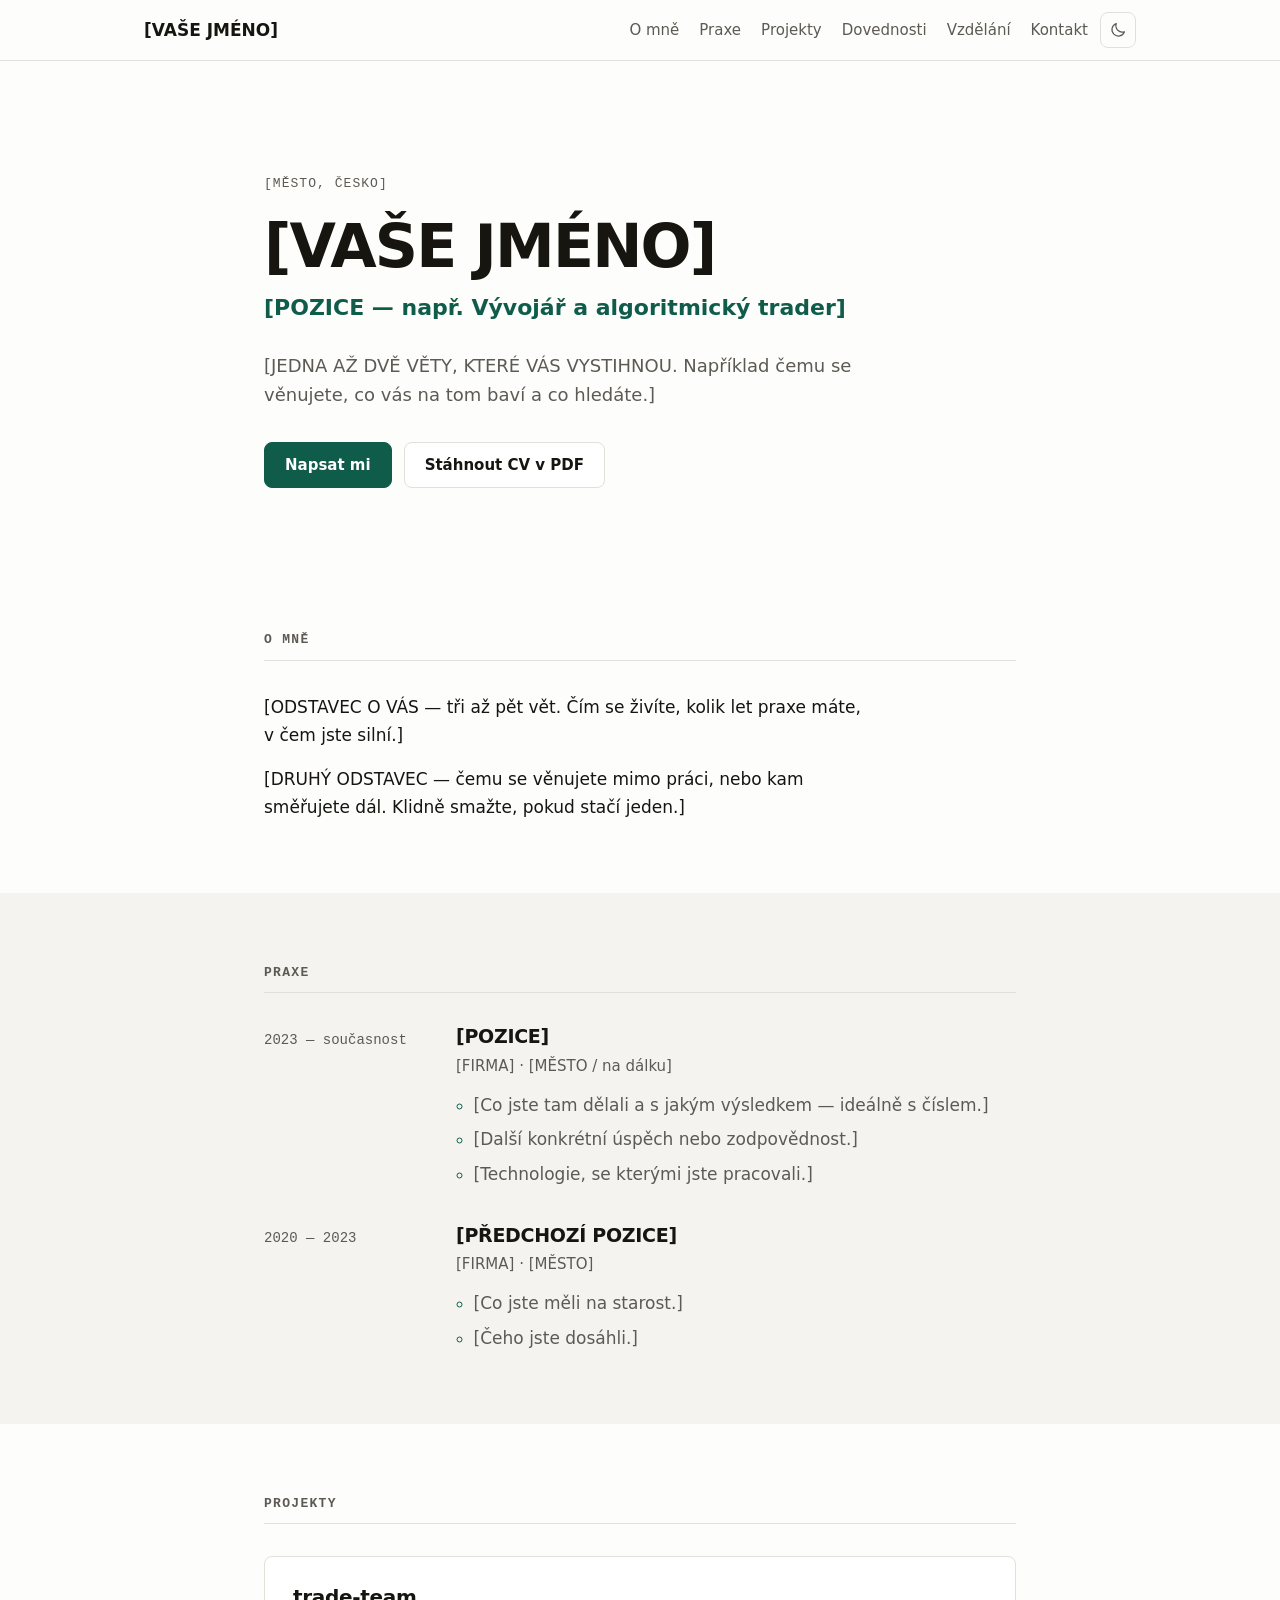
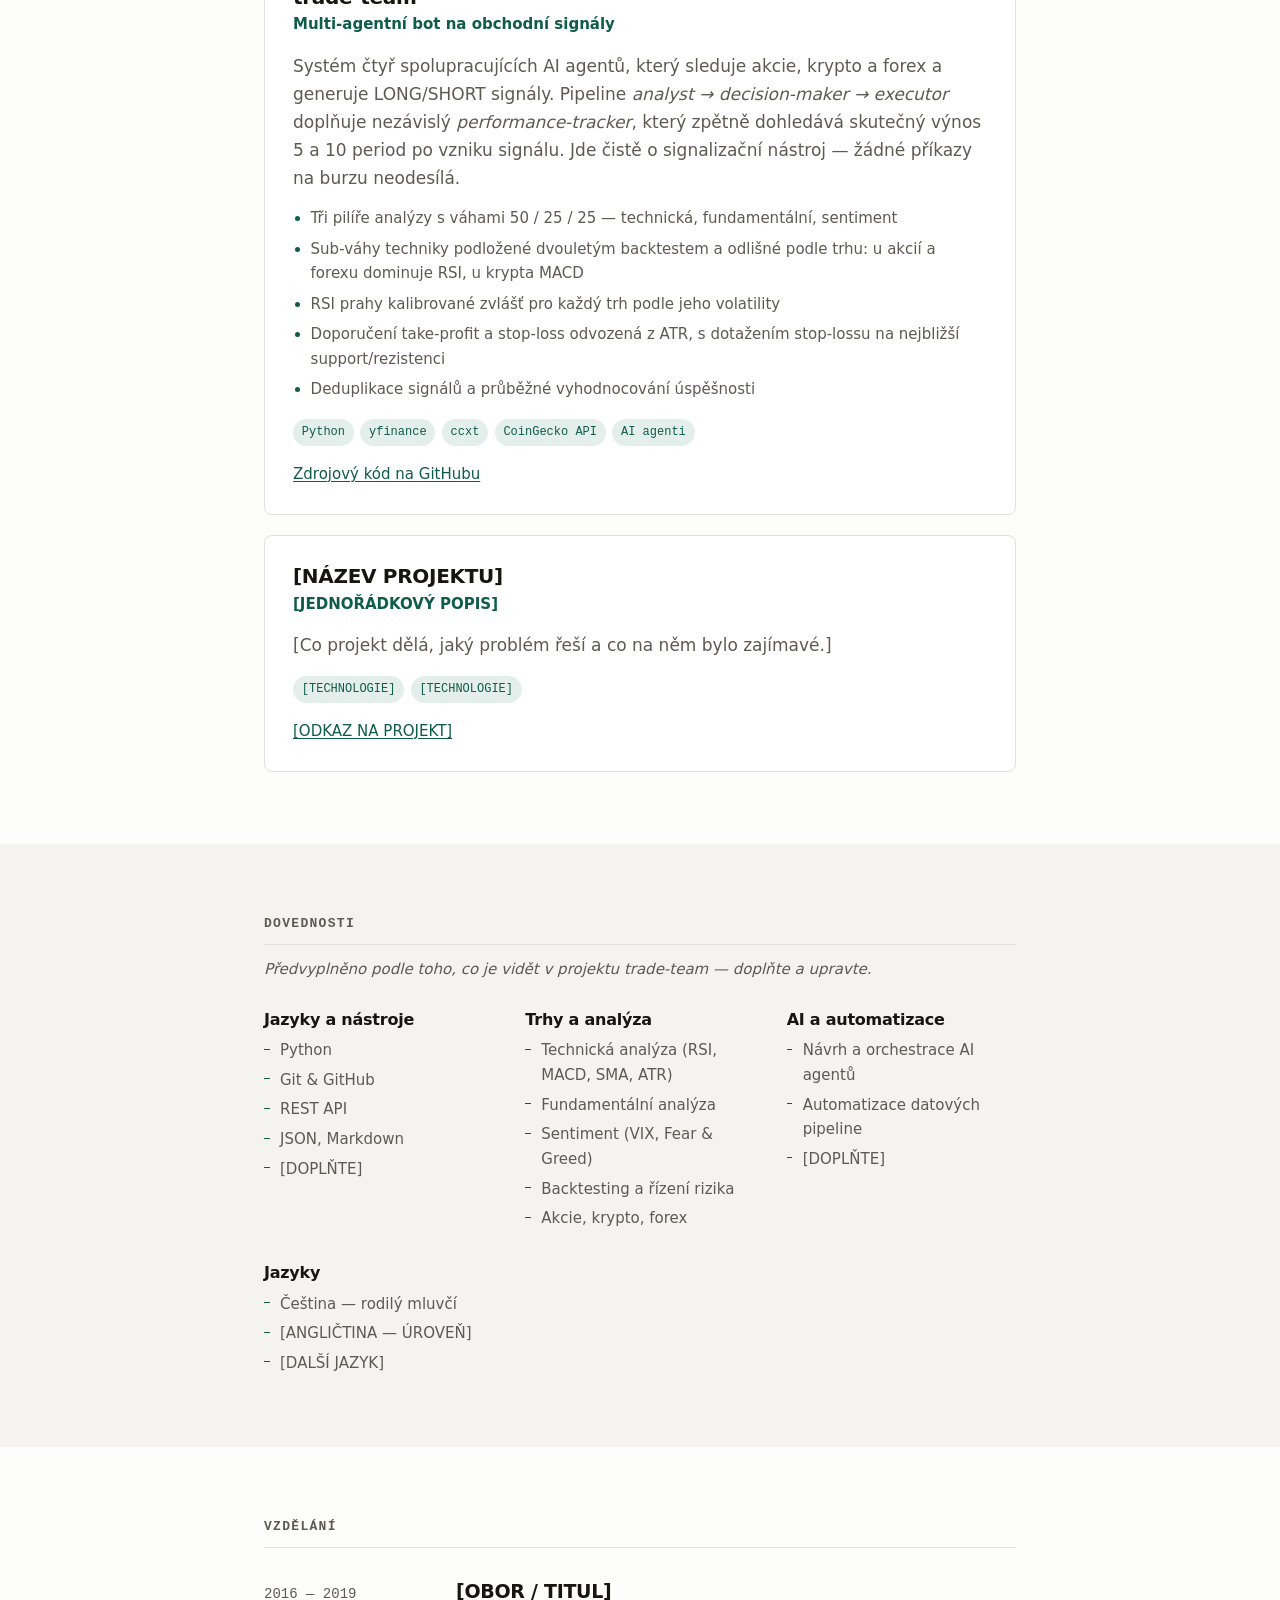
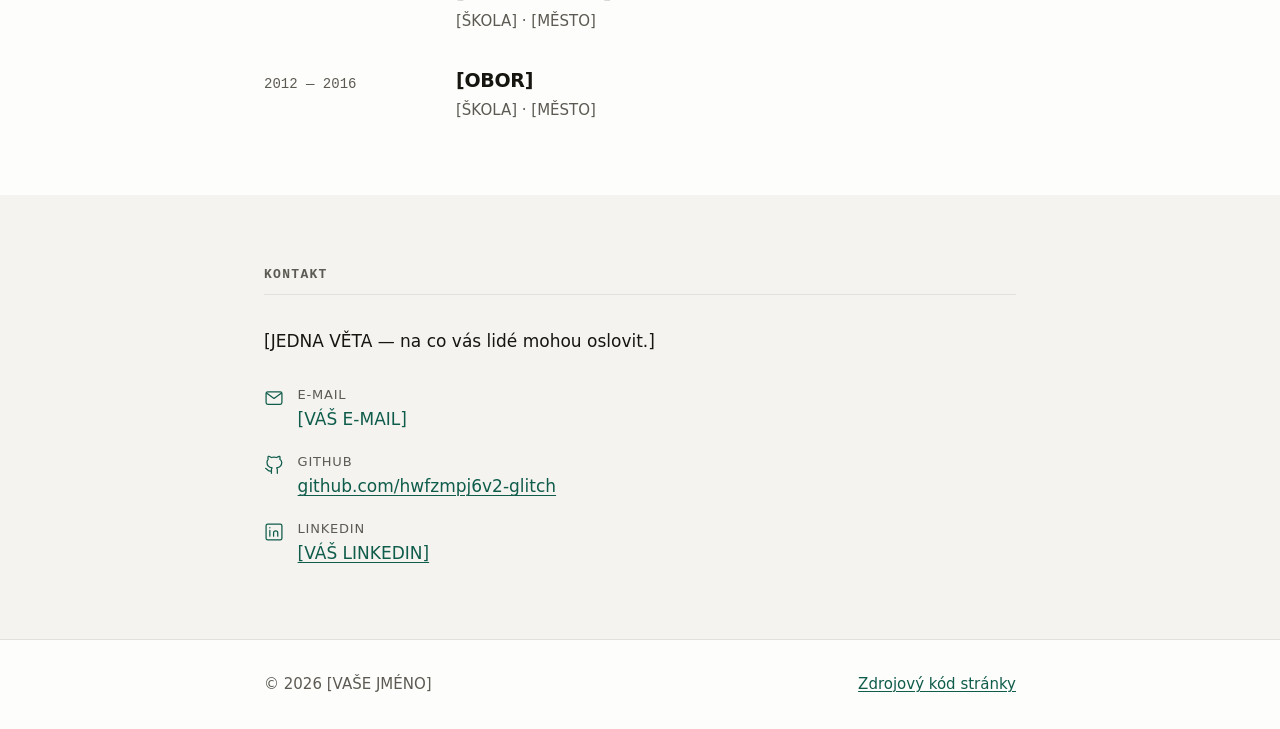
==== web/index.html @ 8c8f63b0 "Add personal CV website (static HTML/CSS/JS) Single-page Czech CV site with no build step and no ext" ====
<!doctype html>
<html lang="cs">
<head>
<meta charset="utf-8">
<meta name="viewport" content="width=device-width, initial-scale=1">

<title>[VAŠE JMÉNO] — [POZICE]</title>
<meta name="description" content="Osobní stránka a profesní životopis. [DOPLŇTE JEDNU VĚTU O SOBĚ — zobrazuje se ve výsledcích vyhledávání.]">
<meta name="author" content="[VAŠE JMÉNO]">

<meta property="og:type" content="profile">
<meta property="og:locale" content="cs_CZ">
<meta property="og:title" content="[VAŠE JMÉNO] — [POZICE]">
<meta property="og:description" content="Osobní stránka a profesní životopis.">
<meta name="twitter:card" content="summary">

<link rel="icon" href="assets/favicon.svg" type="image/svg+xml">
<link rel="stylesheet" href="css/style.css">

<script>
  // Motiv se nastavuje před vykreslením, aby stránka neproblikla světlou barvou.
  try {
    var t = localStorage.getItem('theme');
    if (t) document.documentElement.dataset.theme = t;
  } catch (e) {}
</script>
</head>

<body>
<a class="skip-link" href="#obsah">Přeskočit na obsah</a>

<header class="topbar">
  <nav class="topbar__inner" aria-label="Hlavní navigace">
    <a class="topbar__brand" href="#uvod">[VAŠE JMÉNO]</a>

    <button class="topbar__toggle" type="button" aria-expanded="false" aria-controls="menu">
      <span class="topbar__toggle-box" aria-hidden="true"></span>
      Menu
    </button>

    <ul class="topbar__menu" id="menu">
      <li><a href="#o-mne">O mně</a></li>
      <li><a href="#praxe">Praxe</a></li>
      <li><a href="#projekty">Projekty</a></li>
      <li><a href="#dovednosti">Dovednosti</a></li>
      <li><a href="#vzdelani">Vzdělání</a></li>
      <li><a href="#kontakt">Kontakt</a></li>
    </ul>

    <button class="theme-toggle" type="button" title="Přepnout světlý/tmavý režim">
      <span class="visually-hidden">Přepnout světlý nebo tmavý režim</span>
      <svg class="theme-toggle__sun" viewBox="0 0 24 24" aria-hidden="true" focusable="false">
        <circle cx="12" cy="12" r="4.5"/>
        <path d="M12 1.5v3M12 19.5v3M1.5 12h3M19.5 12h3M4.2 4.2l2.1 2.1M17.7 17.7l2.1 2.1M19.8 4.2l-2.1 2.1M6.3 17.7l-2.1 2.1"/>
      </svg>
      <svg class="theme-toggle__moon" viewBox="0 0 24 24" aria-hidden="true" focusable="false">
        <path d="M20.5 14.3A8.5 8.5 0 0 1 9.7 3.5a8.5 8.5 0 1 0 10.8 10.8z"/>
      </svg>
    </button>
  </nav>
</header>

<main id="obsah">

  <!-- ============ ÚVOD ============ -->
  <section class="hero" id="uvod">
    <div class="wrap">
      <p class="hero__eyebrow">[MĚSTO, ČESKO]</p>
      <h1 class="hero__name">[VAŠE JMÉNO]</h1>
      <p class="hero__role">[POZICE — např. Vývojář a algoritmický trader]</p>
      <p class="hero__lead">
        [JEDNA AŽ DVĚ VĚTY, KTERÉ VÁS VYSTIHNOU. Například čemu se věnujete,
        co vás na tom baví a co hledáte.]
      </p>
      <p class="hero__actions">
        <a class="btn btn--primary" href="#kontakt">Napsat mi</a>
        <a class="btn" href="assets/cv.pdf" download>Stáhnout CV v PDF</a>
      </p>
    </div>
  </section>

  <!-- ============ O MNĚ ============ -->
  <section class="section" id="o-mne">
    <div class="wrap">
      <h2 class="section__title">O mně</h2>
      <div class="prose">
        <p>
          [ODSTAVEC O VÁS — tři až pět vět. Čím se živíte, kolik let praxe máte,
          v čem jste silní.]
        </p>
        <p>
          [DRUHÝ ODSTAVEC — čemu se věnujete mimo práci, nebo kam směřujete dál.
          Klidně smažte, pokud stačí jeden.]
        </p>
      </div>
    </div>
  </section>

  <!-- ============ PRAXE ============ -->
  <section class="section section--alt" id="praxe">
    <div class="wrap">
      <h2 class="section__title">Praxe</h2>

      <ol class="timeline">
        <li class="timeline__item">
          <p class="timeline__period"><time datetime="2023">2023</time> — současnost</p>
          <h3 class="timeline__role">[POZICE]</h3>
          <p class="timeline__org">[FIRMA] · [MĚSTO / na dálku]</p>
          <ul class="timeline__points">
            <li>[Co jste tam dělali a s jakým výsledkem — ideálně s číslem.]</li>
            <li>[Další konkrétní úspěch nebo zodpovědnost.]</li>
            <li>[Technologie, se kterými jste pracovali.]</li>
          </ul>
        </li>

        <li class="timeline__item">
          <p class="timeline__period"><time datetime="2020">2020</time> — <time datetime="2023">2023</time></p>
          <h3 class="timeline__role">[PŘEDCHOZÍ POZICE]</h3>
          <p class="timeline__org">[FIRMA] · [MĚSTO]</p>
          <ul class="timeline__points">
            <li>[Co jste měli na starost.]</li>
            <li>[Čeho jste dosáhli.]</li>
          </ul>
        </li>

        <!-- Další pozici přidáte zkopírováním celého bloku <li class="timeline__item"> -->
      </ol>
    </div>
  </section>

  <!-- ============ PROJEKTY ============ -->
  <section class="section" id="projekty">
    <div class="wrap">
      <h2 class="section__title">Projekty</h2>

      <div class="cards">

        <article class="card">
          <h3 class="card__title">trade-team</h3>
          <p class="card__tagline">Multi-agentní bot na obchodní signály</p>
          <p class="card__text">
            Systém čtyř spolupracujících AI agentů, který sleduje akcie, krypto a forex
            a generuje LONG/SHORT signály. Pipeline <em>analyst → decision-maker →
            executor</em> doplňuje nezávislý <em>performance-tracker</em>, který zpětně
            dohledává skutečný výnos 5 a 10 period po vzniku signálu. Jde čistě
            o signalizační nástroj — žádné příkazy na burzu neodesílá.
          </p>
          <ul class="card__points">
            <li>Tři pilíře analýzy s váhami 50 / 25 / 25 — technická, fundamentální, sentiment</li>
            <li>Sub-váhy techniky podložené dvouletým backtestem a odlišné podle trhu:
              u akcií a forexu dominuje RSI, u krypta MACD</li>
            <li>RSI prahy kalibrované zvlášť pro každý trh podle jeho volatility</li>
            <li>Doporučení take-profit a stop-loss odvozená z ATR, s dotažením
              stop-lossu na nejbližší support/rezistenci</li>
            <li>Deduplikace signálů a průběžné vyhodnocování úspěšnosti</li>
          </ul>
          <p class="card__tags">
            <span class="tag">Python</span>
            <span class="tag">yfinance</span>
            <span class="tag">ccxt</span>
            <span class="tag">CoinGecko API</span>
            <span class="tag">AI agenti</span>
          </p>
          <p class="card__links">
            <a href="https://github.com/hwfzmpj6v2-glitch/trade-team">Zdrojový kód na GitHubu</a>
          </p>
        </article>

        <article class="card">
          <h3 class="card__title">[NÁZEV PROJEKTU]</h3>
          <p class="card__tagline">[JEDNOŘÁDKOVÝ POPIS]</p>
          <p class="card__text">
            [Co projekt dělá, jaký problém řeší a co na něm bylo zajímavé.]
          </p>
          <p class="card__tags">
            <span class="tag">[TECHNOLOGIE]</span>
            <span class="tag">[TECHNOLOGIE]</span>
          </p>
          <p class="card__links">
            <a href="#">[ODKAZ NA PROJEKT]</a>
          </p>
        </article>

      </div>
    </div>
  </section>

  <!-- ============ DOVEDNOSTI ============ -->
  <section class="section section--alt" id="dovednosti">
    <div class="wrap">
      <h2 class="section__title">Dovednosti</h2>
      <p class="section__note">
        Předvyplněno podle toho, co je vidět v projektu trade-team — doplňte a upravte.
      </p>

      <div class="skills">
        <div class="skills__group">
          <h3 class="skills__heading">Jazyky a nástroje</h3>
          <ul class="skills__list">
            <li>Python</li>
            <li>Git &amp; GitHub</li>
            <li>REST API</li>
            <li>JSON, Markdown</li>
            <li>[DOPLŇTE]</li>
          </ul>
        </div>

        <div class="skills__group">
          <h3 class="skills__heading">Trhy a analýza</h3>
          <ul class="skills__list">
            <li>Technická analýza (RSI, MACD, SMA, ATR)</li>
            <li>Fundamentální analýza</li>
            <li>Sentiment (VIX, Fear &amp; Greed)</li>
            <li>Backtesting a řízení rizika</li>
            <li>Akcie, krypto, forex</li>
          </ul>
        </div>

        <div class="skills__group">
          <h3 class="skills__heading">AI a automatizace</h3>
          <ul class="skills__list">
            <li>Návrh a orchestrace AI agentů</li>
            <li>Automatizace datových pipeline</li>
            <li>[DOPLŇTE]</li>
          </ul>
        </div>

        <div class="skills__group">
          <h3 class="skills__heading">Jazyky</h3>
          <ul class="skills__list">
            <li>Čeština — rodilý mluvčí</li>
            <li>[ANGLIČTINA — ÚROVEŇ]</li>
            <li>[DALŠÍ JAZYK]</li>
          </ul>
        </div>
      </div>
    </div>
  </section>

  <!-- ============ VZDĚLÁNÍ ============ -->
  <section class="section" id="vzdelani">
    <div class="wrap">
      <h2 class="section__title">Vzdělání</h2>

      <ol class="timeline">
        <li class="timeline__item">
          <p class="timeline__period"><time datetime="2016">2016</time> — <time datetime="2019">2019</time></p>
          <h3 class="timeline__role">[OBOR / TITUL]</h3>
          <p class="timeline__org">[ŠKOLA] · [MĚSTO]</p>
        </li>

        <li class="timeline__item">
          <p class="timeline__period"><time datetime="2012">2012</time> — <time datetime="2016">2016</time></p>
          <h3 class="timeline__role">[OBOR]</h3>
          <p class="timeline__org">[ŠKOLA] · [MĚSTO]</p>
        </li>
      </ol>
    </div>
  </section>

  <!-- ============ KONTAKT ============ -->
  <section class="section section--alt" id="kontakt">
    <div class="wrap">
      <h2 class="section__title">Kontakt</h2>
      <div class="prose">
        <p>[JEDNA VĚTA — na co vás lidé mohou oslovit.]</p>
      </div>

      <ul class="contact">
        <li class="contact__item">
          <svg class="contact__icon" viewBox="0 0 24 24" aria-hidden="true" focusable="false">
            <rect x="2.5" y="4.5" width="19" height="15" rx="2"/>
            <path d="m3 6 9 6.5L21 6"/>
          </svg>
          <span>
            <span class="contact__label">E-mail</span>
            <!-- Adresu doplňte do data-user a data-domain, ne do textu. JS ji složí
                 dohromady, takže ji roboti nevysbírají ze zdroje stránky. -->
            <a class="contact__value js-email" href="#" data-user="[VASE-JMENO]" data-domain="[DOMENA.CZ]">[VÁŠ E-MAIL]</a>
          </span>
        </li>

        <li class="contact__item">
          <svg class="contact__icon" viewBox="0 0 24 24" aria-hidden="true" focusable="false">
            <path d="M9 19c-5 1.5-5-2.5-7-3m14 6v-3.9a3.4 3.4 0 0 0-.9-2.6c3-.3 6.2-1.5 6.2-6.7A5.2 5.2 0 0 0 19 5.2a4.9 4.9 0 0 0-.1-3.6s-1.1-.3-3.6 1.4a12.3 12.3 0 0 0-6.6 0C6.2 1.3 5.1 1.6 5.1 1.6A4.9 4.9 0 0 0 5 5.2 5.2 5.2 0 0 0 3.6 8.8c0 5.2 3.2 6.4 6.2 6.7a3.4 3.4 0 0 0-.9 2.6V22"/>
          </svg>
          <span>
            <span class="contact__label">GitHub</span>
            <a class="contact__value" href="https://github.com/hwfzmpj6v2-glitch">github.com/hwfzmpj6v2-glitch</a>
          </span>
        </li>

        <li class="contact__item">
          <svg class="contact__icon" viewBox="0 0 24 24" aria-hidden="true" focusable="false">
            <rect x="2.5" y="2.5" width="19" height="19" rx="2"/>
            <path d="M7 10v7M7 6.8v.1M11.5 17v-4a2.5 2.5 0 0 1 5 0v4"/>
          </svg>
          <span>
            <span class="contact__label">LinkedIn</span>
            <a class="contact__value" href="[ODKAZ NA VÁŠ LINKEDIN]">[VÁŠ LINKEDIN]</a>
          </span>
        </li>
      </ul>
    </div>
  </section>

</main>

<footer class="footer">
  <div class="wrap footer__inner">
    <p>© <span class="js-year">2026</span> [VAŠE JMÉNO]</p>
    <p><a href="https://github.com/hwfzmpj6v2-glitch">Zdrojový kód stránky</a></p>
  </div>
</footer>

<script src="js/main.js"></script>
</body>
</html>
---- web/css/style.css ----
/* =========================================================================
   Osobní CV — styly
   Barvy jsou definované jako custom properties na :root, takže stačí změnit
   je na jednom místě. Akcentní barva je záměrně jediná.
   ========================================================================= */

:root {
  --bg:            #fdfdfc;
  --bg-alt:        #f4f3f0;
  --surface:       #ffffff;
  --text:          #16150f;
  --text-muted:    #5c5a52;
  --border:        #e2e0da;
  --accent:        #0f5c4a;
  --accent-soft:   #e4efeb;
  --accent-text:   #ffffff;
  --focus:         #0f5c4a;

  --font: system-ui, -apple-system, "Segoe UI", Roboto, "Helvetica Neue", Arial, sans-serif;
  --font-mono: ui-monospace, SFMono-Regular, "SF Mono", Menlo, Consolas, monospace;

  --wrap: 47rem;
  --radius: 0.5rem;
  --gap: clamp(1rem, 3vw, 2rem);
}

@media (prefers-color-scheme: dark) {
  :root:not([data-theme="light"]) {
    --bg:          #14140f;
    --bg-alt:      #1c1c17;
    --surface:     #1c1c17;
    --text:        #f2f1ea;
    --text-muted:  #a5a399;
    --border:      #33322b;
    --accent:      #6bc0a6;
    --accent-soft: #1e3630;
    --accent-text: #0c1a16;
    --focus:       #6bc0a6;
  }
}

:root[data-theme="dark"] {
  --bg:          #14140f;
  --bg-alt:      #1c1c17;
  --surface:     #1c1c17;
  --text:        #f2f1ea;
  --text-muted:  #a5a399;
  --border:      #33322b;
  --accent:      #6bc0a6;
  --accent-soft: #1e3630;
  --accent-text: #0c1a16;
  --focus:       #6bc0a6;
}

/* ---------- základ ---------- */

*, *::before, *::after { box-sizing: border-box; }

html {
  scroll-behavior: smooth;
  scroll-padding-top: 5rem; /* aby kotva neskončila pod lepivou hlavičkou */
  -webkit-text-size-adjust: 100%;
}

body {
  margin: 0;
  background: var(--bg);
  color: var(--text);
  font-family: var(--font);
  font-size: 1.0625rem;
  line-height: 1.65;
  -webkit-font-smoothing: antialiased;
}

h1, h2, h3 { line-height: 1.2; letter-spacing: -0.015em; margin: 0; }
p, ul, ol { margin: 0; }

a { color: var(--accent); text-decoration-thickness: 1px; text-underline-offset: 0.15em; }
a:hover { text-decoration-thickness: 2px; }

:focus-visible {
  outline: 2px solid var(--focus);
  outline-offset: 3px;
  border-radius: 2px;
}

img { max-width: 100%; height: auto; }

.wrap {
  width: min(100% - 2.5rem, var(--wrap));
  margin-inline: auto;
}

.visually-hidden {
  position: absolute;
  width: 1px; height: 1px;
  margin: -1px; padding: 0;
  overflow: hidden;
  clip-path: inset(50%);
  white-space: nowrap;
}

.skip-link {
  position: absolute;
  left: 0.75rem;
  top: -4rem;
  z-index: 100;
  padding: 0.6rem 1rem;
  background: var(--accent);
  color: var(--accent-text);
  border-radius: var(--radius);
  text-decoration: none;
  transition: top 0.15s;
}
.skip-link:focus { top: 0.75rem; }

/* ---------- horní lišta ---------- */

.topbar {
  position: sticky;
  top: 0;
  z-index: 50;
  background: color-mix(in srgb, var(--bg) 88%, transparent);
  backdrop-filter: blur(10px);
  border-bottom: 1px solid var(--border);
}

.topbar__inner {
  width: min(100% - 2.5rem, 62rem);
  margin-inline: auto;
  display: flex;
  align-items: center;
  gap: 0.75rem;
  min-height: 3.75rem;
  flex-wrap: wrap;
}

.topbar__brand {
  font-weight: 650;
  color: var(--text);
  text-decoration: none;
  margin-right: auto;
}

.topbar__menu {
  list-style: none;
  display: flex;
  gap: 1.25rem;
  margin: 0;
  padding: 0;
  font-size: 0.9375rem;
}

.topbar__menu a {
  color: var(--text-muted);
  text-decoration: none;
  padding-block: 0.25rem;
  border-bottom: 2px solid transparent;
}
.topbar__menu a:hover { color: var(--text); }
.topbar__menu a[aria-current="true"] {
  color: var(--text);
  border-bottom-color: var(--accent);
}

.topbar__toggle {
  display: none;
  align-items: center;
  gap: 0.5rem;
  background: none;
  border: 1px solid var(--border);
  border-radius: var(--radius);
  color: var(--text);
  font: inherit;
  font-size: 0.9375rem;
  padding: 0.35rem 0.7rem;
  cursor: pointer;
}

.topbar__toggle-box {
  width: 1rem;
  height: 2px;
  background: currentColor;
  box-shadow: 0 -5px 0 currentColor, 0 5px 0 currentColor;
}

.theme-toggle {
  display: grid;
  place-items: center;
  width: 2.25rem;
  height: 2.25rem;
  padding: 0;
  background: none;
  border: 1px solid var(--border);
  border-radius: var(--radius);
  color: var(--text-muted);
  cursor: pointer;
}
.theme-toggle:hover { color: var(--text); border-color: var(--text-muted); }

.theme-toggle svg {
  width: 1.125rem;
  height: 1.125rem;
  fill: none;
  stroke: currentColor;
  stroke-width: 1.6;
  stroke-linecap: round;
  stroke-linejoin: round;
  grid-area: 1 / 1;
}

/* Slunce svítí ve tmavém režimu (klikni pro světlo) a naopak. */
.theme-toggle__sun { display: none; }
:root[data-theme="dark"] .theme-toggle__sun { display: block; }
:root[data-theme="dark"] .theme-toggle__moon { display: none; }

@media (prefers-color-scheme: dark) {
  :root:not([data-theme="light"]) .theme-toggle__sun { display: block; }
  :root:not([data-theme="light"]) .theme-toggle__moon { display: none; }
}

@media (max-width: 46rem) {
  .topbar__toggle { display: inline-flex; }

  .topbar__menu {
    flex-basis: 100%;
    flex-direction: column;
    gap: 0;
    display: none;
    border-top: 1px solid var(--border);
    padding-block: 0.5rem;
  }
  .topbar__menu.is-open { display: flex; }
  .topbar__menu a {
    display: block;
    padding: 0.5rem 0;
    border-bottom: none;
    border-left: 2px solid transparent;
    padding-left: 0.75rem;
  }
  .topbar__menu a[aria-current="true"] { border-left-color: var(--accent); }
}

/* ---------- úvodní blok ---------- */

.hero {
  padding-block: clamp(3.5rem, 12vw, 7rem) clamp(2.5rem, 8vw, 4.5rem);
}

.hero__eyebrow {
  font-family: var(--font-mono);
  font-size: 0.8125rem;
  letter-spacing: 0.08em;
  text-transform: uppercase;
  color: var(--text-muted);
  margin-bottom: 1rem;
}

.hero__name {
  font-size: clamp(2.25rem, 8vw, 3.75rem);
  font-weight: 700;
  letter-spacing: -0.03em;
}

.hero__role {
  font-size: clamp(1.125rem, 3vw, 1.375rem);
  color: var(--accent);
  font-weight: 550;
  margin-top: 0.5rem;
}

.hero__lead {
  margin-top: 1.5rem;
  max-width: 38rem;
  color: var(--text-muted);
  font-size: 1.125rem;
}

.hero__actions {
  display: flex;
  flex-wrap: wrap;
  gap: 0.75rem;
  margin-top: 2rem;
}

.btn {
  display: inline-block;
  padding: 0.6rem 1.25rem;
  border: 1px solid var(--border);
  border-radius: var(--radius);
  background: var(--surface);
  color: var(--text);
  font-size: 0.9375rem;
  font-weight: 550;
  text-decoration: none;
}
.btn:hover { border-color: var(--text-muted); }

.btn--primary {
  background: var(--accent);
  border-color: var(--accent);
  color: var(--accent-text);
}
.btn--primary:hover { filter: brightness(1.08); }

/* ---------- sekce ---------- */

.section { padding-block: clamp(2.5rem, 8vw, 4.5rem); }
.section--alt { background: var(--bg-alt); }

.section__title {
  font-size: 0.8125rem;
  font-family: var(--font-mono);
  letter-spacing: 0.1em;
  text-transform: uppercase;
  color: var(--text-muted);
  padding-bottom: 0.75rem;
  border-bottom: 1px solid var(--border);
  margin-bottom: 2rem;
}

.section__note {
  margin-top: -1.25rem;
  margin-bottom: 1.75rem;
  font-size: 0.9375rem;
  color: var(--text-muted);
  font-style: italic;
}

.prose p + p { margin-top: 1rem; }
.prose { max-width: 38rem; }

/* ---------- časová osa (praxe, vzdělání) ---------- */

.timeline {
  list-style: none;
  margin: 0;
  padding: 0;
  display: grid;
  gap: 2.25rem;
}

.timeline__item {
  display: grid;
  grid-template-columns: 10rem 1fr;
  gap: 0 var(--gap);
}

.timeline__period {
  font-family: var(--font-mono);
  font-size: 0.875rem;
  color: var(--text-muted);
  padding-top: 0.2rem;
}

.timeline__role {
  grid-column: 2;
  font-size: 1.1875rem;
  font-weight: 600;
}

.timeline__org {
  grid-column: 2;
  color: var(--text-muted);
  font-size: 0.9375rem;
  margin-top: 0.15rem;
}

.timeline__points {
  grid-column: 2;
  margin-top: 0.75rem;
  padding-left: 1.1rem;
  display: grid;
  gap: 0.4rem;
}
.timeline__points li { color: var(--text-muted); }
.timeline__points li::marker { color: var(--accent); }

@media (max-width: 40rem) {
  .timeline__item { grid-template-columns: 1fr; }
  .timeline__role,
  .timeline__org,
  .timeline__points { grid-column: 1; }
  .timeline__period { margin-bottom: 0.35rem; padding-top: 0; }
}

/* ---------- karty projektů ---------- */

.cards { display: grid; gap: 1.25rem; }

.card {
  background: var(--surface);
  border: 1px solid var(--border);
  border-radius: var(--radius);
  padding: clamp(1.25rem, 4vw, 1.75rem);
}

.card__title { font-size: 1.25rem; font-weight: 650; }

.card__tagline {
  color: var(--accent);
  font-size: 0.9375rem;
  font-weight: 550;
  margin-top: 0.2rem;
}

.card__text { margin-top: 0.9rem; color: var(--text-muted); }

.card__points {
  margin-top: 0.9rem;
  padding-left: 1.1rem;
  display: grid;
  gap: 0.35rem;
  color: var(--text-muted);
  font-size: 0.9375rem;
}
.card__points li::marker { color: var(--accent); }

.card__tags {
  display: flex;
  flex-wrap: wrap;
  gap: 0.4rem;
  margin-top: 1.1rem;
}

.tag {
  font-family: var(--font-mono);
  font-size: 0.75rem;
  padding: 0.2rem 0.55rem;
  border-radius: 999px;
  background: var(--accent-soft);
  color: var(--accent);
  white-space: nowrap;
}

.card__links { margin-top: 1rem; font-size: 0.9375rem; }

/* ---------- dovednosti ---------- */

.skills {
  display: grid;
  grid-template-columns: repeat(auto-fit, minmax(14rem, 1fr));
  gap: var(--gap);
}

.skills__heading {
  font-size: 1rem;
  font-weight: 600;
  margin-bottom: 0.6rem;
}

.skills__list {
  list-style: none;
  margin: 0;
  padding: 0;
  display: grid;
  gap: 0.3rem;
  font-size: 0.9375rem;
  color: var(--text-muted);
}

.skills__list li { padding-left: 1rem; position: relative; }
.skills__list li::before {
  content: "";
  position: absolute;
  left: 0;
  top: 0.7em;
  width: 0.35rem;
  height: 1px;
  background: var(--accent);
}

/* ---------- kontakt ---------- */

.contact {
  list-style: none;
  margin: 1.75rem 0 0;
  padding: 0;
  display: grid;
  gap: 1.1rem;
}

.contact__item {
  display: flex;
  align-items: flex-start;
  gap: 0.85rem;
}

.contact__icon {
  width: 1.25rem;
  height: 1.25rem;
  flex: none;
  margin-top: 0.28rem;
  fill: none;
  stroke: var(--accent);
  stroke-width: 1.5;
  stroke-linecap: round;
  stroke-linejoin: round;
}

.contact__label {
  display: block;
  font-size: 0.8125rem;
  color: var(--text-muted);
  text-transform: uppercase;
  letter-spacing: 0.06em;
}

.contact__value { word-break: break-word; }

/* ---------- patička ---------- */

.footer {
  border-top: 1px solid var(--border);
  padding-block: 2rem;
  font-size: 0.9375rem;
  color: var(--text-muted);
}

.footer__inner {
  display: flex;
  flex-wrap: wrap;
  gap: 0.5rem 1.5rem;
  justify-content: space-between;
}

/* ---------- ohleduplnost k pohybu ---------- */

@media (prefers-reduced-motion: reduce) {
  html { scroll-behavior: auto; }
  *, *::before, *::after {
    animation-duration: 0.01ms !important;
    transition-duration: 0.01ms !important;
  }
}

/* ---------- tisk / uložení do PDF ---------- */

@media print {
  :root {
    --bg: #fff;
    --bg-alt: #fff;
    --surface: #fff;
    --text: #000;
    --text-muted: #333;
    --border: #bbb;
    --accent: #000;
    --accent-soft: #eee;
  }

  .topbar,
  .skip-link,
  .hero__actions,
  .section__note,
  .footer { display: none; }

  body { font-size: 10.5pt; line-height: 1.45; }

  .hero { padding-block: 0 1rem; }
  .hero__name { font-size: 22pt; }
  .section { padding-block: 0.9rem; break-inside: avoid; }
  .card, .timeline__item { break-inside: avoid; }

  .card { border: 1px solid var(--border); }

  /* U odkazů se vytiskne i cílová adresa, jinak jsou v papírové verzi k ničemu. */
  .contact__value[href^="http"]::after,
  .card__links a::after {
    content: " (" attr(href) ")";
    font-size: 8.5pt;
    color: #555;
    word-break: break-all;
  }
}
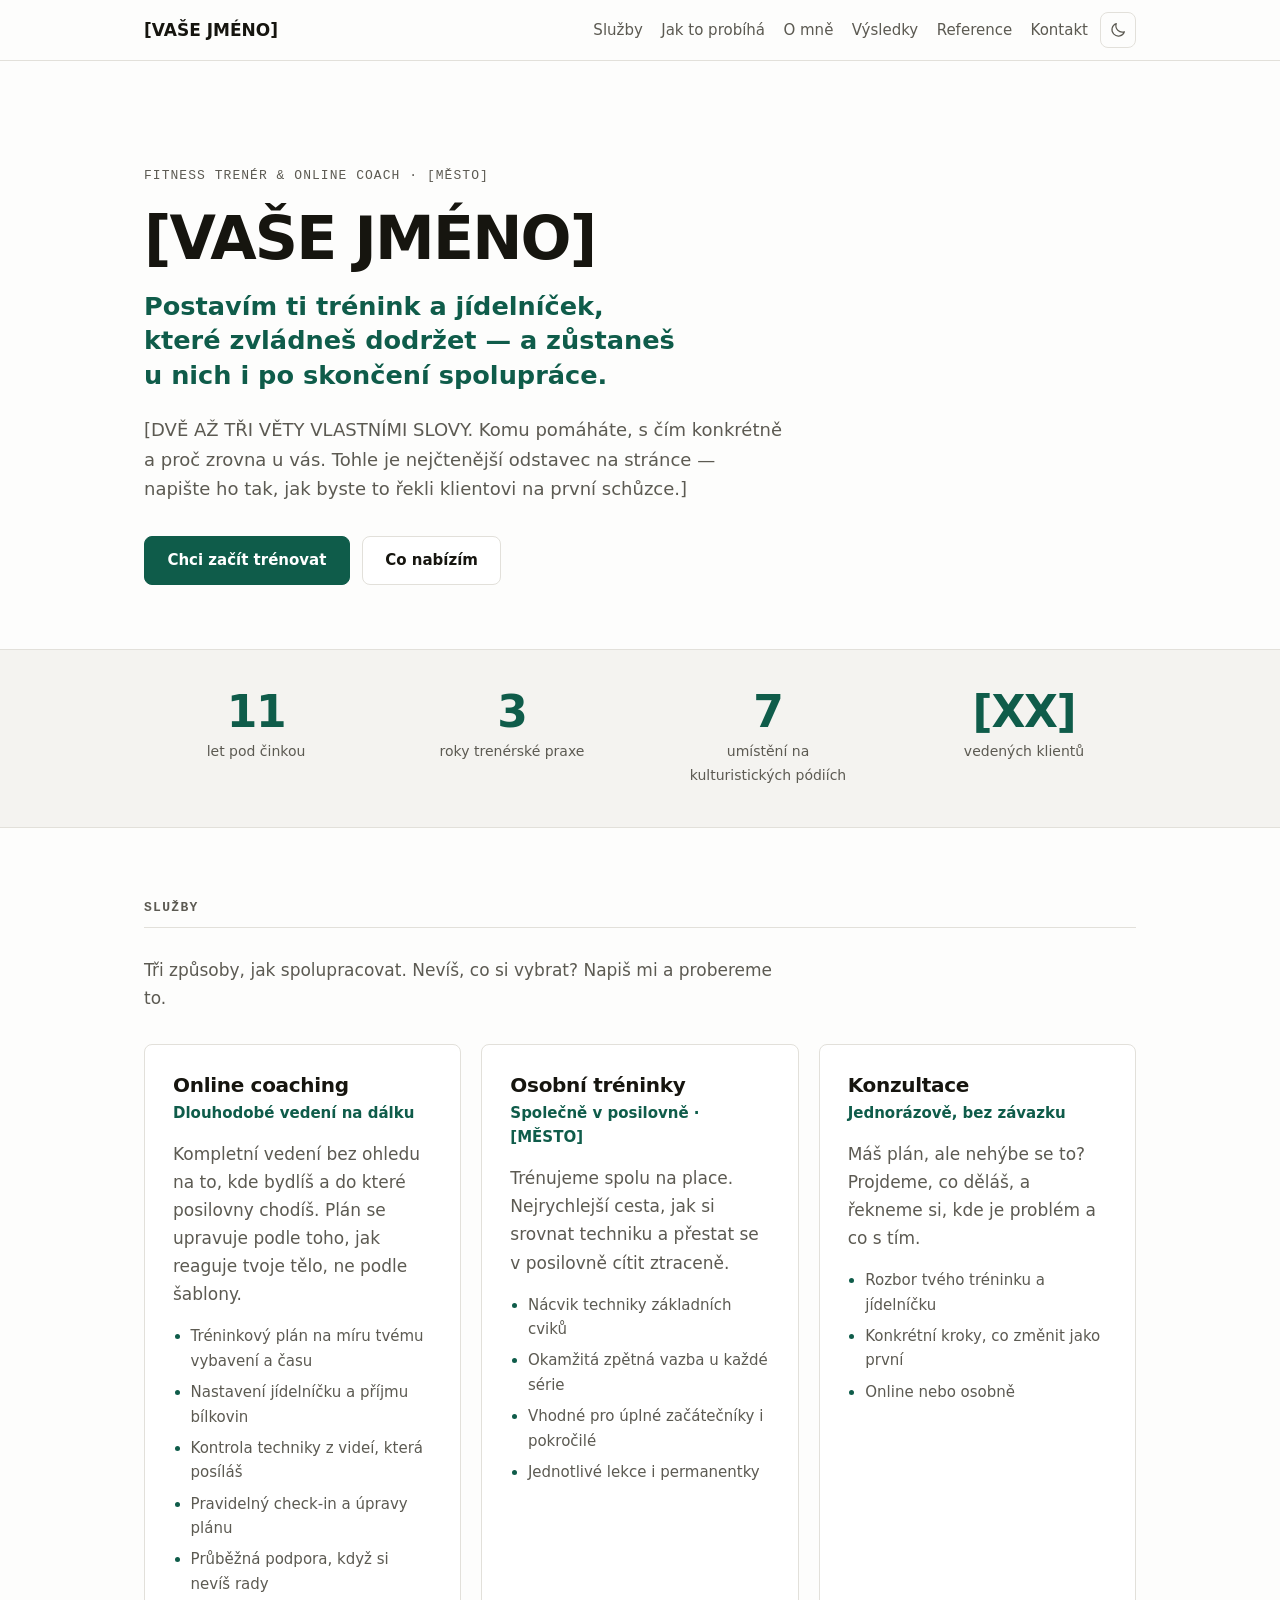
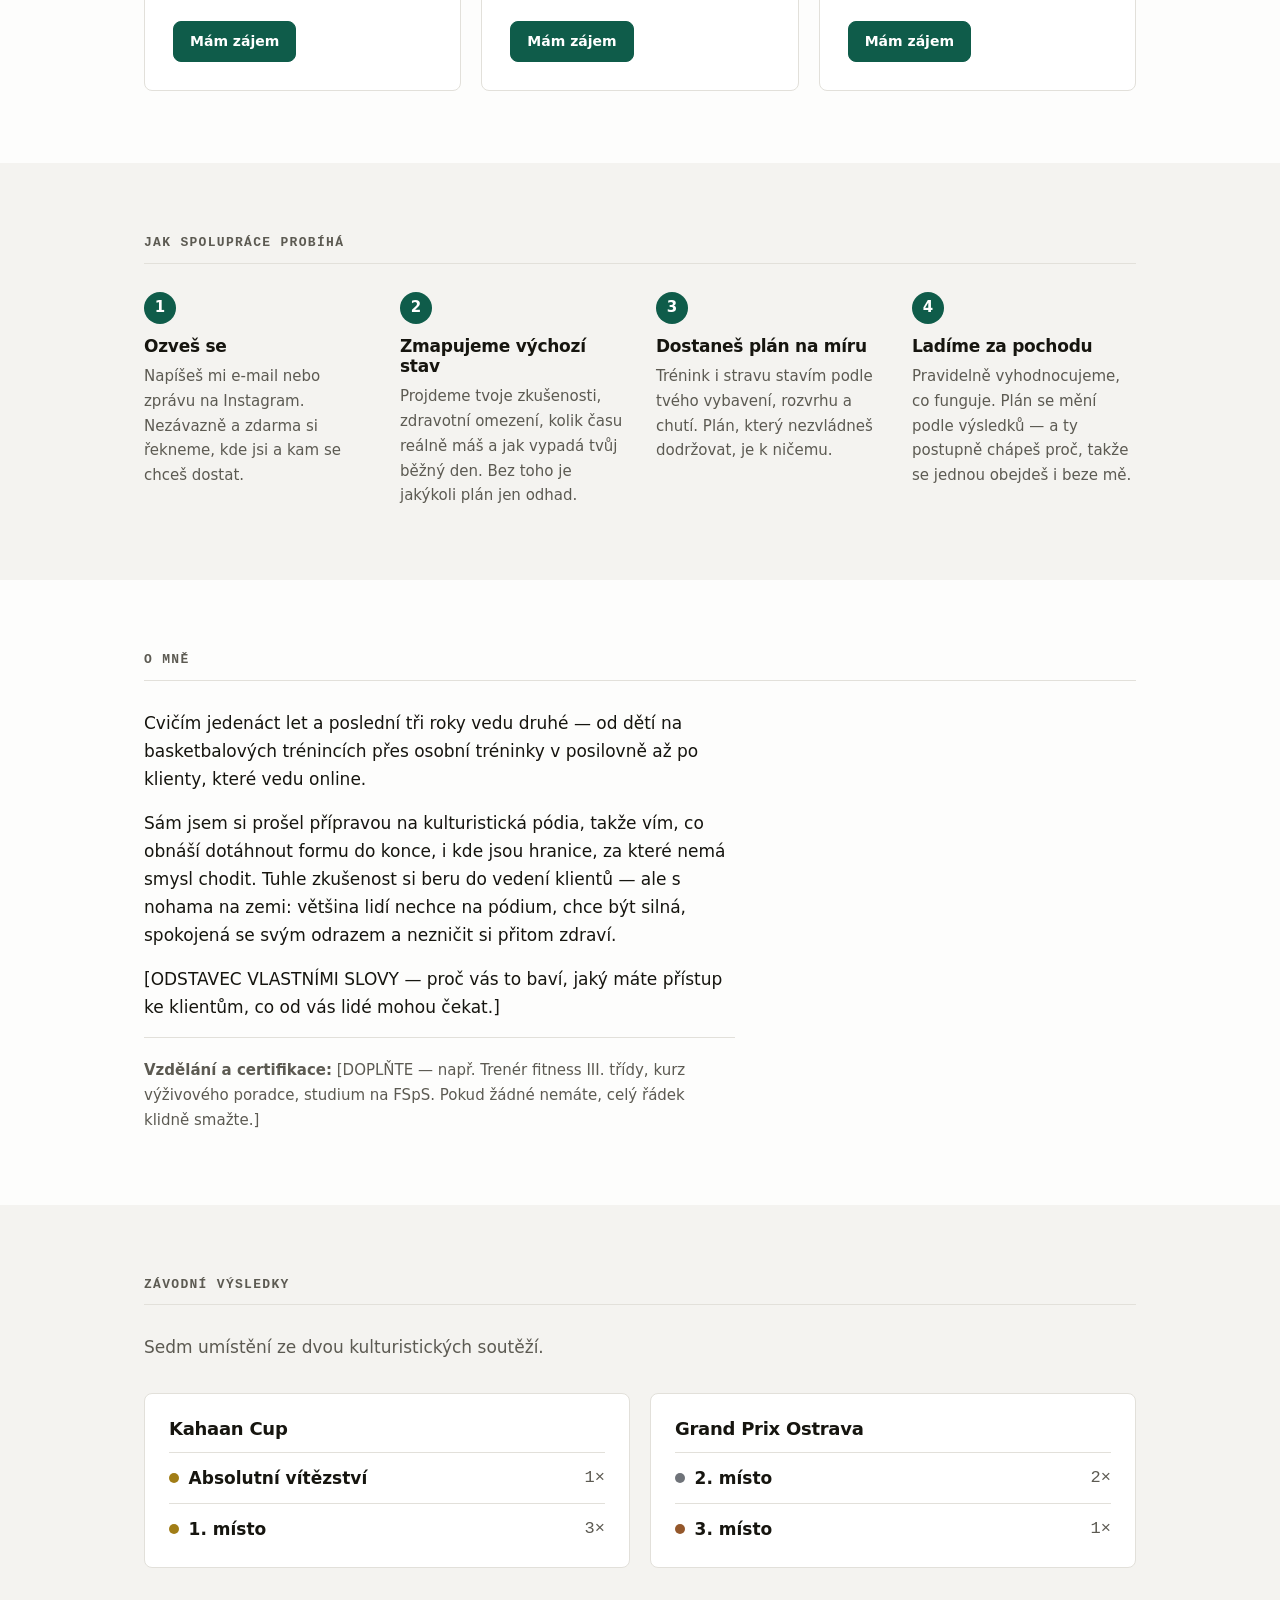
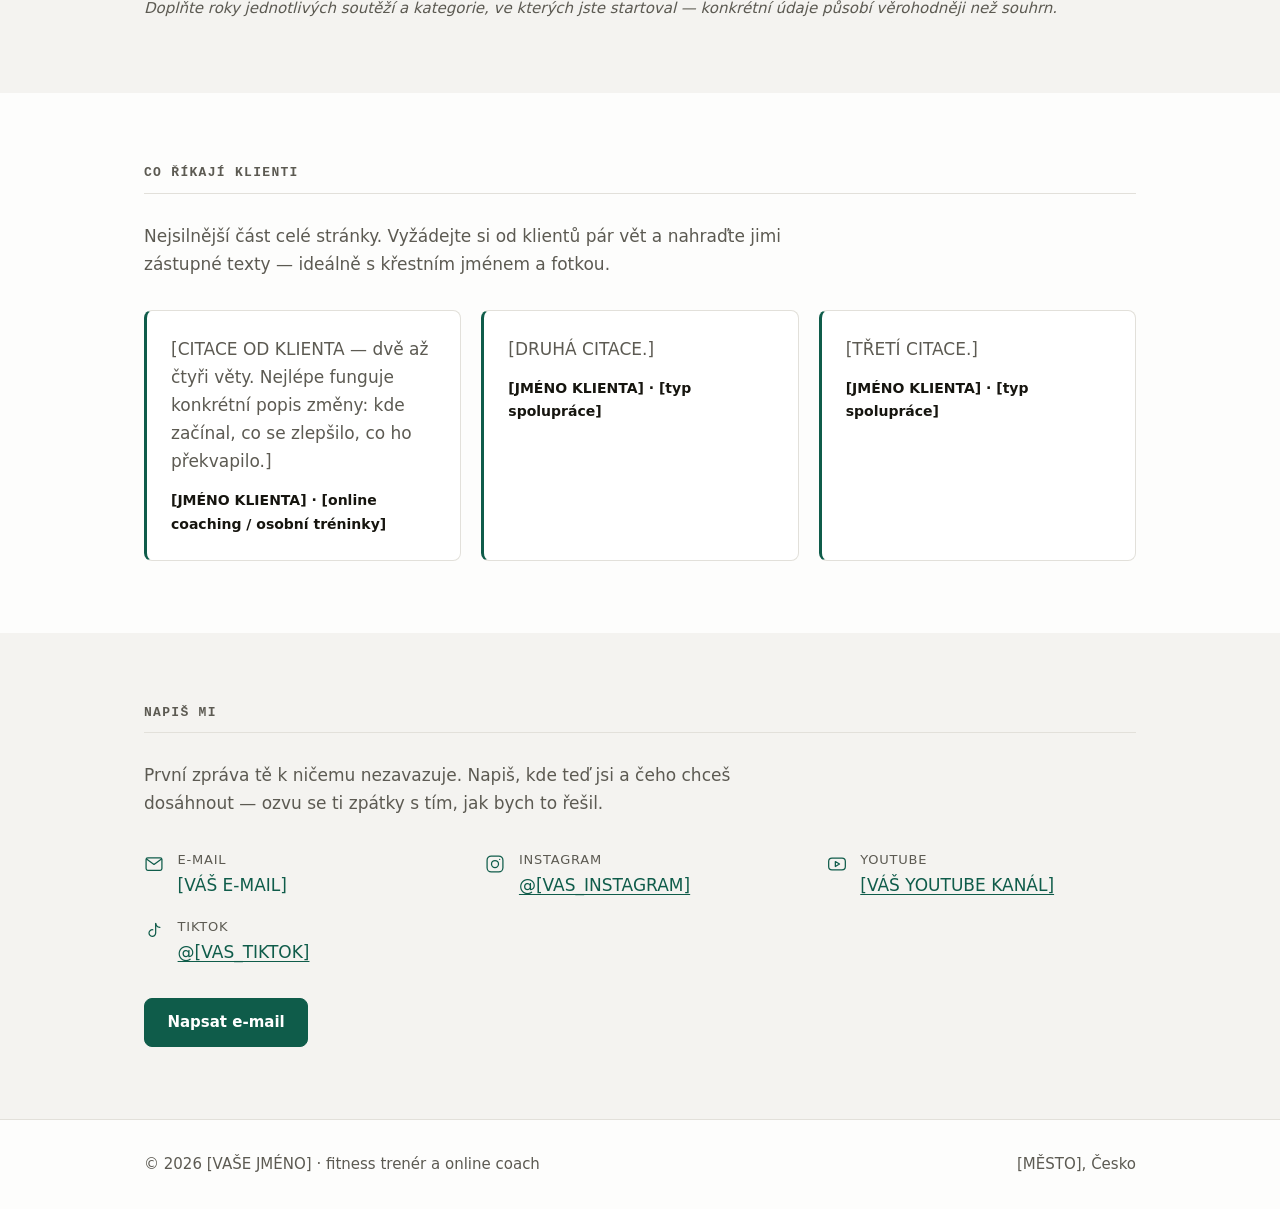
==== commit b045edc0: "Refocus site on fitness coaching, drop developer CV framing The site owner is a fitness trainer and " ====
--- a/web/index.html
+++ b/web/index.html
@@ -4,21 +4,20 @@
 <meta charset="utf-8">
 <meta name="viewport" content="width=device-width, initial-scale=1">
 
-<title>[VAŠE JMÉNO] — [POZICE]</title>
-<meta name="description" content="Osobní stránka a profesní životopis. [DOPLŇTE JEDNU VĚTU O SOBĚ — zobrazuje se ve výsledcích vyhledávání.]">
+<title>[VAŠE JMÉNO] — fitness trenér a online coach</title>
+<meta name="description" content="Online coaching a osobní tréninky. 11 let pod činkou, 3 roky trenérské praxe, závodní kulturistika. Vedu klienty k síle a formě, která vydrží.">
 <meta name="author" content="[VAŠE JMÉNO]">
 
 <meta property="og:type" content="profile">
 <meta property="og:locale" content="cs_CZ">
-<meta property="og:title" content="[VAŠE JMÉNO] — [POZICE]">
-<meta property="og:description" content="Osobní stránka a profesní životopis.">
+<meta property="og:title" content="[VAŠE JMÉNO] — fitness trenér a online coach">
+<meta property="og:description" content="Online coaching a osobní tréninky. 11 let pod činkou, závodní kulturistika, individuální plány.">
 <meta name="twitter:card" content="summary">
 
 <link rel="icon" href="assets/favicon.svg" type="image/svg+xml">
 <link rel="stylesheet" href="css/style.css">
 
 <script>
-  // Motiv se nastavuje před vykreslením, aby stránka neproblikla světlou barvou.
   try {
     var t = localStorage.getItem('theme');
     if (t) document.documentElement.dataset.theme = t;
@@ -39,11 +38,11 @@
     </button>
 
     <ul class="topbar__menu" id="menu">
+      <li><a href="#sluzby">Služby</a></li>
+      <li><a href="#jak-to-probiha">Jak to probíhá</a></li>
       <li><a href="#o-mne">O mně</a></li>
-      <li><a href="#praxe">Praxe</a></li>
-      <li><a href="#projekty">Projekty</a></li>
-      <li><a href="#dovednosti">Dovednosti</a></li>
-      <li><a href="#vzdelani">Vzdělání</a></li>
+      <li><a href="#vysledky">Výsledky</a></li>
+      <li><a href="#reference">Reference</a></li>
       <li><a href="#kontakt">Kontakt</a></li>
     </ul>
 
@@ -65,17 +64,149 @@
   <!-- ============ ÚVOD ============ -->
   <section class="hero" id="uvod">
     <div class="wrap">
-      <p class="hero__eyebrow">[MĚSTO, ČESKO]</p>
+      <p class="hero__eyebrow">Fitness trenér &amp; online coach · [MĚSTO]</p>
       <h1 class="hero__name">[VAŠE JMÉNO]</h1>
-      <p class="hero__role">[POZICE — např. Vývojář a algoritmický trader]</p>
+      <p class="hero__claim">
+        Postavím ti trénink a jídelníček, které zvládneš dodržet —
+        a zůstaneš u nich i po skončení spolupráce.
+      </p>
       <p class="hero__lead">
-        [JEDNA AŽ DVĚ VĚTY, KTERÉ VÁS VYSTIHNOU. Například čemu se věnujete,
-        co vás na tom baví a co hledáte.]
+        [DVĚ AŽ TŘI VĚTY VLASTNÍMI SLOVY. Komu pomáháte, s čím konkrétně
+        a proč zrovna u vás. Tohle je nejčtenější odstavec na stránce —
+        napište ho tak, jak byste to řekli klientovi na první schůzce.]
       </p>
       <p class="hero__actions">
-        <a class="btn btn--primary" href="#kontakt">Napsat mi</a>
-        <a class="btn" href="assets/cv.pdf" download>Stáhnout CV v PDF</a>
-      </p>
+        <a class="btn btn--primary" href="#kontakt">Chci začít trénovat</a>
+        <a class="btn" href="#sluzby">Co nabízím</a>
+      </p>
+    </div>
+  </section>
+
+  <!-- ============ ČÍSLA ============ -->
+  <section class="stats" aria-label="Zkušenosti v číslech">
+    <div class="wrap stats__grid">
+      <div class="stat">
+        <p class="stat__number">11</p>
+        <p class="stat__label">let pod činkou</p>
+      </div>
+      <div class="stat">
+        <p class="stat__number">3</p>
+        <p class="stat__label">roky trenérské praxe</p>
+      </div>
+      <div class="stat">
+        <p class="stat__number">7</p>
+        <p class="stat__label">umístění na kulturistických pódiích</p>
+      </div>
+      <div class="stat">
+        <p class="stat__number">[XX]</p>
+        <p class="stat__label">vedených klientů</p>
+      </div>
+    </div>
+  </section>
+
+  <!-- ============ SLUŽBY ============ -->
+  <section class="section" id="sluzby">
+    <div class="wrap">
+      <h2 class="section__title">Služby</h2>
+      <p class="section__intro">
+        Tři způsoby, jak spolupracovat. Nevíš, co si vybrat? Napiš mi a probereme to.
+      </p>
+
+      <div class="cards cards--3">
+
+        <article class="card card--service">
+          <h3 class="card__title">Online coaching</h3>
+          <p class="card__tagline">Dlouhodobé vedení na dálku</p>
+          <p class="card__text">
+            Kompletní vedení bez ohledu na to, kde bydlíš a do které posilovny chodíš.
+            Plán se upravuje podle toho, jak reaguje tvoje tělo, ne podle šablony.
+          </p>
+          <ul class="card__points">
+            <li>Tréninkový plán na míru tvému vybavení a času</li>
+            <li>Nastavení jídelníčku a příjmu bílkovin</li>
+            <li>Kontrola techniky z videí, která posíláš</li>
+            <li>Pravidelný check-in a úpravy plánu</li>
+            <li>Průběžná podpora, když si nevíš rady</li>
+          </ul>
+          <p class="card__links">
+            <a class="btn btn--primary btn--small" href="#kontakt">Mám zájem</a>
+          </p>
+        </article>
+
+        <article class="card card--service">
+          <h3 class="card__title">Osobní tréninky</h3>
+          <p class="card__tagline">Společně v posilovně · [MĚSTO]</p>
+          <p class="card__text">
+            Trénujeme spolu na place. Nejrychlejší cesta, jak si srovnat techniku
+            a přestat se v posilovně cítit ztraceně.
+          </p>
+          <ul class="card__points">
+            <li>Nácvik techniky základních cviků</li>
+            <li>Okamžitá zpětná vazba u každé série</li>
+            <li>Vhodné pro úplné začátečníky i pokročilé</li>
+            <li>Jednotlivé lekce i permanentky</li>
+          </ul>
+          <p class="card__links">
+            <a class="btn btn--primary btn--small" href="#kontakt">Mám zájem</a>
+          </p>
+        </article>
+
+        <article class="card card--service">
+          <h3 class="card__title">Konzultace</h3>
+          <p class="card__tagline">Jednorázově, bez závazku</p>
+          <p class="card__text">
+            Máš plán, ale nehýbe se to? Projdeme, co děláš, a řekneme si,
+            kde je problém a co s tím.
+          </p>
+          <ul class="card__points">
+            <li>Rozbor tvého tréninku a jídelníčku</li>
+            <li>Konkrétní kroky, co změnit jako první</li>
+            <li>Online nebo osobně</li>
+          </ul>
+          <p class="card__links">
+            <a class="btn btn--primary btn--small" href="#kontakt">Mám zájem</a>
+          </p>
+        </article>
+
+      </div>
+    </div>
+  </section>
+
+  <!-- ============ JAK TO PROBÍHÁ ============ -->
+  <section class="section section--alt" id="jak-to-probiha">
+    <div class="wrap">
+      <h2 class="section__title">Jak spolupráce probíhá</h2>
+
+      <ol class="steps">
+        <li class="step">
+          <h3 class="step__title">Ozveš se</h3>
+          <p class="step__text">
+            Napíšeš mi e-mail nebo zprávu na Instagram. Nezávazně a zdarma
+            si řekneme, kde jsi a kam se chceš dostat.
+          </p>
+        </li>
+        <li class="step">
+          <h3 class="step__title">Zmapujeme výchozí stav</h3>
+          <p class="step__text">
+            Projdeme tvoje zkušenosti, zdravotní omezení, kolik času reálně
+            máš a jak vypadá tvůj běžný den. Bez toho je jakýkoli plán jen odhad.
+          </p>
+        </li>
+        <li class="step">
+          <h3 class="step__title">Dostaneš plán na míru</h3>
+          <p class="step__text">
+            Trénink i stravu stavím podle tvého vybavení, rozvrhu a chutí.
+            Plán, který nezvládneš dodržovat, je k ničemu.
+          </p>
+        </li>
+        <li class="step">
+          <h3 class="step__title">Ladíme za pochodu</h3>
+          <p class="step__text">
+            Pravidelně vyhodnocujeme, co funguje. Plán se mění podle výsledků —
+            a ty postupně chápeš proč, takže se jednou obejdeš i beze mě.
+          </p>
+        </li>
+      </ol>
     </div>
   </section>
 
@@ -83,188 +214,129 @@
   <section class="section" id="o-mne">
     <div class="wrap">
       <h2 class="section__title">O mně</h2>
-      <div class="prose">
-        <p>
-          [ODSTAVEC O VÁS — tři až pět vět. Čím se živíte, kolik let praxe máte,
-          v čem jste silní.]
-        </p>
-        <p>
-          [DRUHÝ ODSTAVEC — čemu se věnujete mimo práci, nebo kam směřujete dál.
-          Klidně smažte, pokud stačí jeden.]
-        </p>
-      </div>
-    </div>
-  </section>
-
-  <!-- ============ PRAXE ============ -->
-  <section class="section section--alt" id="praxe">
-    <div class="wrap">
-      <h2 class="section__title">Praxe</h2>
-
-      <ol class="timeline">
-        <li class="timeline__item">
-          <p class="timeline__period"><time datetime="2023">2023</time> — současnost</p>
-          <h3 class="timeline__role">[POZICE]</h3>
-          <p class="timeline__org">[FIRMA] · [MĚSTO / na dálku]</p>
-          <ul class="timeline__points">
-            <li>[Co jste tam dělali a s jakým výsledkem — ideálně s číslem.]</li>
-            <li>[Další konkrétní úspěch nebo zodpovědnost.]</li>
-            <li>[Technologie, se kterými jste pracovali.]</li>
+
+      <div class="about">
+        <div class="about__text prose">
+          <p>
+            Cvičím jedenáct let a poslední tři roky vedu druhé — od dětí
+            na basketbalových trénincích přes osobní tréninky v posilovně
+            až po klienty, které vedu online.
+          </p>
+          <p>
+            Sám jsem si prošel přípravou na kulturistická pódia, takže vím,
+            co obnáší dotáhnout formu do konce, i kde jsou hranice, za které
+            nemá smysl chodit. Tuhle zkušenost si beru do vedení klientů —
+            ale s nohama na zemi: většina lidí nechce na pódium, chce být
+            silná, spokojená se svým odrazem a nezničit si přitom zdraví.
+          </p>
+          <p>
+            [ODSTAVEC VLASTNÍMI SLOVY — proč vás to baví, jaký máte přístup
+            ke klientům, co od vás lidé mohou čekat.]
+          </p>
+          <p class="about__creds">
+            <strong>Vzdělání a certifikace:</strong>
+            [DOPLŇTE — např. Trenér fitness III. třídy, kurz výživového poradce,
+            studium na FSpS. Pokud žádné nemáte, celý řádek klidně smažte.]
+          </p>
+        </div>
+
+        <!-- Fotku vložte do assets/ a odkomentujte:
+        <figure class="about__photo">
+          <img src="assets/foto.jpg" alt="Portrét — [VAŠE JMÉNO]" width="600" height="750">
+        </figure>
+        -->
+      </div>
+    </div>
+  </section>
+
+  <!-- ============ ZÁVODNÍ VÝSLEDKY ============ -->
+  <section class="section section--alt" id="vysledky">
+    <div class="wrap">
+      <h2 class="section__title">Závodní výsledky</h2>
+      <p class="section__intro">
+        Sedm umístění ze dvou kulturistických soutěží.
+      </p>
+
+      <div class="results">
+        <article class="result">
+          <h3 class="result__event">Kahaan Cup</h3>
+          <ul class="result__list">
+            <li class="result__item result__item--gold">
+              <span class="result__place">Absolutní vítězství</span>
+              <span class="result__count">1×</span>
+            </li>
+            <li class="result__item result__item--gold">
+              <span class="result__place">1. místo</span>
+              <span class="result__count">3×</span>
+            </li>
           </ul>
-        </li>
-
-        <li class="timeline__item">
-          <p class="timeline__period"><time datetime="2020">2020</time> — <time datetime="2023">2023</time></p>
-          <h3 class="timeline__role">[PŘEDCHOZÍ POZICE]</h3>
-          <p class="timeline__org">[FIRMA] · [MĚSTO]</p>
-          <ul class="timeline__points">
-            <li>[Co jste měli na starost.]</li>
-            <li>[Čeho jste dosáhli.]</li>
+        </article>
+
+        <article class="result">
+          <h3 class="result__event">Grand Prix Ostrava</h3>
+          <ul class="result__list">
+            <li class="result__item result__item--silver">
+              <span class="result__place">2. místo</span>
+              <span class="result__count">2×</span>
+            </li>
+            <li class="result__item result__item--bronze">
+              <span class="result__place">3. místo</span>
+              <span class="result__count">1×</span>
+            </li>
           </ul>
-        </li>
-
-        <!-- Další pozici přidáte zkopírováním celého bloku <li class="timeline__item"> -->
-      </ol>
-    </div>
-  </section>
-
-  <!-- ============ PROJEKTY ============ -->
-  <section class="section" id="projekty">
-    <div class="wrap">
-      <h2 class="section__title">Projekty</h2>
-
-      <div class="cards">
-
-        <article class="card">
-          <h3 class="card__title">trade-team</h3>
-          <p class="card__tagline">Multi-agentní bot na obchodní signály</p>
-          <p class="card__text">
-            Systém čtyř spolupracujících AI agentů, který sleduje akcie, krypto a forex
-            a generuje LONG/SHORT signály. Pipeline <em>analyst → decision-maker →
-            executor</em> doplňuje nezávislý <em>performance-tracker</em>, který zpětně
-            dohledává skutečný výnos 5 a 10 period po vzniku signálu. Jde čistě
-            o signalizační nástroj — žádné příkazy na burzu neodesílá.
-          </p>
-          <ul class="card__points">
-            <li>Tři pilíře analýzy s váhami 50 / 25 / 25 — technická, fundamentální, sentiment</li>
-            <li>Sub-váhy techniky podložené dvouletým backtestem a odlišné podle trhu:
-              u akcií a forexu dominuje RSI, u krypta MACD</li>
-            <li>RSI prahy kalibrované zvlášť pro každý trh podle jeho volatility</li>
-            <li>Doporučení take-profit a stop-loss odvozená z ATR, s dotažením
-              stop-lossu na nejbližší support/rezistenci</li>
-            <li>Deduplikace signálů a průběžné vyhodnocování úspěšnosti</li>
-          </ul>
-          <p class="card__tags">
-            <span class="tag">Python</span>
-            <span class="tag">yfinance</span>
-            <span class="tag">ccxt</span>
-            <span class="tag">CoinGecko API</span>
-            <span class="tag">AI agenti</span>
-          </p>
-          <p class="card__links">
-            <a href="https://github.com/hwfzmpj6v2-glitch/trade-team">Zdrojový kód na GitHubu</a>
-          </p>
         </article>
-
-        <article class="card">
-          <h3 class="card__title">[NÁZEV PROJEKTU]</h3>
-          <p class="card__tagline">[JEDNOŘÁDKOVÝ POPIS]</p>
-          <p class="card__text">
-            [Co projekt dělá, jaký problém řeší a co na něm bylo zajímavé.]
-          </p>
-          <p class="card__tags">
-            <span class="tag">[TECHNOLOGIE]</span>
-            <span class="tag">[TECHNOLOGIE]</span>
-          </p>
-          <p class="card__links">
-            <a href="#">[ODKAZ NA PROJEKT]</a>
-          </p>
-        </article>
-
-      </div>
-    </div>
-  </section>
-
-  <!-- ============ DOVEDNOSTI ============ -->
-  <section class="section section--alt" id="dovednosti">
-    <div class="wrap">
-      <h2 class="section__title">Dovednosti</h2>
+      </div>
+
       <p class="section__note">
-        Předvyplněno podle toho, co je vidět v projektu trade-team — doplňte a upravte.
-      </p>
-
-      <div class="skills">
-        <div class="skills__group">
-          <h3 class="skills__heading">Jazyky a nástroje</h3>
-          <ul class="skills__list">
-            <li>Python</li>
-            <li>Git &amp; GitHub</li>
-            <li>REST API</li>
-            <li>JSON, Markdown</li>
-            <li>[DOPLŇTE]</li>
-          </ul>
-        </div>
-
-        <div class="skills__group">
-          <h3 class="skills__heading">Trhy a analýza</h3>
-          <ul class="skills__list">
-            <li>Technická analýza (RSI, MACD, SMA, ATR)</li>
-            <li>Fundamentální analýza</li>
-            <li>Sentiment (VIX, Fear &amp; Greed)</li>
-            <li>Backtesting a řízení rizika</li>
-            <li>Akcie, krypto, forex</li>
-          </ul>
-        </div>
-
-        <div class="skills__group">
-          <h3 class="skills__heading">AI a automatizace</h3>
-          <ul class="skills__list">
-            <li>Návrh a orchestrace AI agentů</li>
-            <li>Automatizace datových pipeline</li>
-            <li>[DOPLŇTE]</li>
-          </ul>
-        </div>
-
-        <div class="skills__group">
-          <h3 class="skills__heading">Jazyky</h3>
-          <ul class="skills__list">
-            <li>Čeština — rodilý mluvčí</li>
-            <li>[ANGLIČTINA — ÚROVEŇ]</li>
-            <li>[DALŠÍ JAZYK]</li>
-          </ul>
-        </div>
-      </div>
-    </div>
-  </section>
-
-  <!-- ============ VZDĚLÁNÍ ============ -->
-  <section class="section" id="vzdelani">
-    <div class="wrap">
-      <h2 class="section__title">Vzdělání</h2>
-
-      <ol class="timeline">
-        <li class="timeline__item">
-          <p class="timeline__period"><time datetime="2016">2016</time> — <time datetime="2019">2019</time></p>
-          <h3 class="timeline__role">[OBOR / TITUL]</h3>
-          <p class="timeline__org">[ŠKOLA] · [MĚSTO]</p>
-        </li>
-
-        <li class="timeline__item">
-          <p class="timeline__period"><time datetime="2012">2012</time> — <time datetime="2016">2016</time></p>
-          <h3 class="timeline__role">[OBOR]</h3>
-          <p class="timeline__org">[ŠKOLA] · [MĚSTO]</p>
-        </li>
-      </ol>
+        Doplňte roky jednotlivých soutěží a kategorie, ve kterých jste startoval —
+        konkrétní údaje působí věrohodněji než souhrn.
+      </p>
+    </div>
+  </section>
+
+  <!-- ============ REFERENCE ============ -->
+  <section class="section" id="reference">
+    <div class="wrap">
+      <h2 class="section__title">Co říkají klienti</h2>
+      <p class="section__intro">
+        Nejsilnější část celé stránky. Vyžádejte si od klientů pár vět
+        a nahraďte jimi zástupné texty — ideálně s křestním jménem a fotkou.
+      </p>
+
+      <div class="quotes">
+        <figure class="quote">
+          <blockquote>
+            <p>[CITACE OD KLIENTA — dvě až čtyři věty. Nejlépe funguje konkrétní
+            popis změny: kde začínal, co se zlepšilo, co ho překvapilo.]</p>
+          </blockquote>
+          <figcaption class="quote__author">[JMÉNO KLIENTA] · [online coaching / osobní tréninky]</figcaption>
+        </figure>
+
+        <figure class="quote">
+          <blockquote>
+            <p>[DRUHÁ CITACE.]</p>
+          </blockquote>
+          <figcaption class="quote__author">[JMÉNO KLIENTA] · [typ spolupráce]</figcaption>
+        </figure>
+
+        <figure class="quote">
+          <blockquote>
+            <p>[TŘETÍ CITACE.]</p>
+          </blockquote>
+          <figcaption class="quote__author">[JMÉNO KLIENTA] · [typ spolupráce]</figcaption>
+        </figure>
+      </div>
     </div>
   </section>
 
   <!-- ============ KONTAKT ============ -->
   <section class="section section--alt" id="kontakt">
     <div class="wrap">
-      <h2 class="section__title">Kontakt</h2>
-      <div class="prose">
-        <p>[JEDNA VĚTA — na co vás lidé mohou oslovit.]</p>
-      </div>
+      <h2 class="section__title">Napiš mi</h2>
+      <p class="section__intro">
+        První zpráva tě k ničemu nezavazuje. Napiš, kde teď jsi a čeho chceš
+        dosáhnout — ozvu se ti zpátky s tím, jak bych to řešil.
+      </p>
 
       <ul class="contact">
         <li class="contact__item">
@@ -275,32 +347,49 @@
           <span>
             <span class="contact__label">E-mail</span>
             <!-- Adresu doplňte do data-user a data-domain, ne do textu. JS ji složí
-                 dohromady, takže ji roboti nevysbírají ze zdroje stránky. -->
+                 až v prohlížeči, takže ji roboti nevysbírají ze zdroje stránky. -->
             <a class="contact__value js-email" href="#" data-user="[VASE-JMENO]" data-domain="[DOMENA.CZ]">[VÁŠ E-MAIL]</a>
           </span>
         </li>
 
         <li class="contact__item">
           <svg class="contact__icon" viewBox="0 0 24 24" aria-hidden="true" focusable="false">
-            <path d="M9 19c-5 1.5-5-2.5-7-3m14 6v-3.9a3.4 3.4 0 0 0-.9-2.6c3-.3 6.2-1.5 6.2-6.7A5.2 5.2 0 0 0 19 5.2a4.9 4.9 0 0 0-.1-3.6s-1.1-.3-3.6 1.4a12.3 12.3 0 0 0-6.6 0C6.2 1.3 5.1 1.6 5.1 1.6A4.9 4.9 0 0 0 5 5.2 5.2 5.2 0 0 0 3.6 8.8c0 5.2 3.2 6.4 6.2 6.7a3.4 3.4 0 0 0-.9 2.6V22"/>
+            <rect x="2.5" y="2.5" width="19" height="19" rx="5"/>
+            <circle cx="12" cy="12" r="4.2"/>
+            <path d="M17.6 6.4v.1"/>
           </svg>
           <span>
-            <span class="contact__label">GitHub</span>
-            <a class="contact__value" href="https://github.com/hwfzmpj6v2-glitch">github.com/hwfzmpj6v2-glitch</a>
+            <span class="contact__label">Instagram</span>
+            <a class="contact__value" href="https://instagram.com/[VAS_INSTAGRAM]">@[VAS_INSTAGRAM]</a>
           </span>
         </li>
 
         <li class="contact__item">
           <svg class="contact__icon" viewBox="0 0 24 24" aria-hidden="true" focusable="false">
-            <rect x="2.5" y="2.5" width="19" height="19" rx="2"/>
-            <path d="M7 10v7M7 6.8v.1M11.5 17v-4a2.5 2.5 0 0 1 5 0v4"/>
+            <rect x="2" y="5" width="20" height="14" rx="4"/>
+            <path d="m10 9 5 3-5 3z"/>
           </svg>
           <span>
-            <span class="contact__label">LinkedIn</span>
-            <a class="contact__value" href="[ODKAZ NA VÁŠ LINKEDIN]">[VÁŠ LINKEDIN]</a>
+            <span class="contact__label">YouTube</span>
+            <a class="contact__value" href="[ODKAZ NA VÁŠ YOUTUBE]">[VÁŠ YOUTUBE KANÁL]</a>
           </span>
         </li>
+
+        <li class="contact__item">
+          <svg class="contact__icon" viewBox="0 0 24 24" aria-hidden="true" focusable="false">
+            <path d="M14 3v11.5a4 4 0 1 1-3.4-4"/>
+            <path d="M14 3c.4 2.7 2.2 4.4 5 4.6"/>
+          </svg>
+          <span>
+            <span class="contact__label">TikTok</span>
+            <a class="contact__value" href="https://tiktok.com/@[VAS_TIKTOK]">@[VAS_TIKTOK]</a>
+          </span>
+        </li>
       </ul>
+
+      <p class="contact__cta">
+        <a class="btn btn--primary js-email-btn" href="#kontakt" data-user="[VASE-JMENO]" data-domain="[DOMENA.CZ]" data-subject="Zájem o coaching">Napsat e-mail</a>
+      </p>
     </div>
   </section>
 
@@ -308,8 +397,8 @@
 
 <footer class="footer">
   <div class="wrap footer__inner">
-    <p>© <span class="js-year">2026</span> [VAŠE JMÉNO]</p>
-    <p><a href="https://github.com/hwfzmpj6v2-glitch">Zdrojový kód stránky</a></p>
+    <p>© <span class="js-year">2026</span> [VAŠE JMÉNO] · fitness trenér a online coach</p>
+    <p>[MĚSTO], Česko</p>
   </div>
 </footer>
 
--- a/web/css/style.css
+++ b/web/css/style.css
@@ -1,5 +1,5 @@
 /* =========================================================================
-   Osobní CV — styly
+   Osobní web fitness trenéra — styly
    Barvy jsou definované jako custom properties na :root, takže stačí změnit
    je na jednom místě. Akcentní barva je záměrně jediná.
    ========================================================================= */
@@ -16,10 +16,15 @@
   --accent-text:   #ffffff;
   --focus:         #0f5c4a;
 
+  --gold:          #a17d16;
+  --silver:        #6f7379;
+  --bronze:        #94572b;
+
   --font: system-ui, -apple-system, "Segoe UI", Roboto, "Helvetica Neue", Arial, sans-serif;
   --font-mono: ui-monospace, SFMono-Regular, "SF Mono", Menlo, Consolas, monospace;
 
-  --wrap: 47rem;
+  --wrap: 62rem;
+  --wrap-text: 40rem;
   --radius: 0.5rem;
   --gap: clamp(1rem, 3vw, 2rem);
 }
@@ -36,6 +41,10 @@
     --accent-soft: #1e3630;
     --accent-text: #0c1a16;
     --focus:       #6bc0a6;
+
+    --gold:        #d9b452;
+    --silver:      #b3b7bd;
+    --bronze:      #cf8b5a;
   }
 }
 
@@ -50,6 +59,10 @@
   --accent-soft: #1e3630;
   --accent-text: #0c1a16;
   --focus:       #6bc0a6;
+
+  --gold:        #d9b452;
+  --silver:      #b3b7bd;
+  --bronze:      #cf8b5a;
 }
 
 /* ---------- základ ---------- */
@@ -84,7 +97,7 @@
   border-radius: 2px;
 }
 
-img { max-width: 100%; height: auto; }
+img { max-width: 100%; height: auto; display: block; }
 
 .wrap {
   width: min(100% - 2.5rem, var(--wrap));
@@ -126,7 +139,7 @@
 }
 
 .topbar__inner {
-  width: min(100% - 2.5rem, 62rem);
+  width: min(100% - 2.5rem, var(--wrap));
   margin-inline: auto;
   display: flex;
   align-items: center;
@@ -145,7 +158,7 @@
 .topbar__menu {
   list-style: none;
   display: flex;
-  gap: 1.25rem;
+  gap: 1.15rem;
   margin: 0;
   padding: 0;
   font-size: 0.9375rem;
@@ -156,6 +169,7 @@
   text-decoration: none;
   padding-block: 0.25rem;
   border-bottom: 2px solid transparent;
+  white-space: nowrap;
 }
 .topbar__menu a:hover { color: var(--text); }
 .topbar__menu a[aria-current="true"] {
@@ -219,7 +233,7 @@
   :root:not([data-theme="light"]) .theme-toggle__moon { display: none; }
 }
 
-@media (max-width: 46rem) {
+@media (max-width: 56rem) {
   .topbar__toggle { display: inline-flex; }
 
   .topbar__menu {
@@ -233,19 +247,16 @@
   .topbar__menu.is-open { display: flex; }
   .topbar__menu a {
     display: block;
-    padding: 0.5rem 0;
+    padding: 0.5rem 0 0.5rem 0.75rem;
     border-bottom: none;
     border-left: 2px solid transparent;
-    padding-left: 0.75rem;
   }
   .topbar__menu a[aria-current="true"] { border-left-color: var(--accent); }
 }
 
 /* ---------- úvodní blok ---------- */
 
-.hero {
-  padding-block: clamp(3.5rem, 12vw, 7rem) clamp(2.5rem, 8vw, 4.5rem);
-}
+.hero { padding-block: clamp(3.5rem, 12vw, 6.5rem) clamp(2.5rem, 8vw, 4rem); }
 
 .hero__eyebrow {
   font-family: var(--font-mono);
@@ -262,16 +273,18 @@
   letter-spacing: -0.03em;
 }
 
-.hero__role {
-  font-size: clamp(1.125rem, 3vw, 1.375rem);
+.hero__claim {
+  font-size: clamp(1.25rem, 3.2vw, 1.6rem);
+  font-weight: 550;
+  line-height: 1.35;
   color: var(--accent);
-  font-weight: 550;
-  margin-top: 0.5rem;
+  max-width: 30ch;
+  margin-top: 0.9rem;
 }
 
 .hero__lead {
-  margin-top: 1.5rem;
-  max-width: 38rem;
+  margin-top: 1.4rem;
+  max-width: var(--wrap-text);
   color: var(--text-muted);
   font-size: 1.125rem;
 }
@@ -283,15 +296,17 @@
   margin-top: 2rem;
 }
 
+/* ---------- tlačítka ---------- */
+
 .btn {
   display: inline-block;
-  padding: 0.6rem 1.25rem;
+  padding: 0.7rem 1.4rem;
   border: 1px solid var(--border);
   border-radius: var(--radius);
   background: var(--surface);
   color: var(--text);
   font-size: 0.9375rem;
-  font-weight: 550;
+  font-weight: 600;
   text-decoration: none;
 }
 .btn:hover { border-color: var(--text-muted); }
@@ -303,9 +318,41 @@
 }
 .btn--primary:hover { filter: brightness(1.08); }
 
+.btn--small { padding: 0.5rem 1rem; font-size: 0.875rem; }
+
+/* ---------- pruh s čísly ---------- */
+
+.stats {
+  border-block: 1px solid var(--border);
+  background: var(--bg-alt);
+  padding-block: clamp(1.75rem, 5vw, 2.5rem);
+}
+
+.stats__grid {
+  display: grid;
+  grid-template-columns: repeat(auto-fit, minmax(9rem, 1fr));
+  gap: var(--gap);
+  text-align: center;
+}
+
+.stat__number {
+  font-size: clamp(2rem, 5vw, 2.75rem);
+  font-weight: 700;
+  line-height: 1;
+  color: var(--accent);
+  letter-spacing: -0.03em;
+}
+
+.stat__label {
+  margin-top: 0.4rem;
+  font-size: 0.875rem;
+  color: var(--text-muted);
+  text-wrap: balance;
+}
+
 /* ---------- sekce ---------- */
 
-.section { padding-block: clamp(2.5rem, 8vw, 4.5rem); }
+.section { padding-block: clamp(2.75rem, 8vw, 4.5rem); }
 .section--alt { background: var(--bg-alt); }
 
 .section__title {
@@ -316,83 +363,40 @@
   color: var(--text-muted);
   padding-bottom: 0.75rem;
   border-bottom: 1px solid var(--border);
+  margin-bottom: 1.75rem;
+}
+
+.section__intro {
+  max-width: var(--wrap-text);
+  color: var(--text-muted);
   margin-bottom: 2rem;
 }
 
 .section__note {
-  margin-top: -1.25rem;
-  margin-bottom: 1.75rem;
+  margin-top: 1.75rem;
   font-size: 0.9375rem;
   color: var(--text-muted);
   font-style: italic;
 }
 
+.prose { max-width: var(--wrap-text); }
 .prose p + p { margin-top: 1rem; }
-.prose { max-width: 38rem; }
-
-/* ---------- časová osa (praxe, vzdělání) ---------- */
-
-.timeline {
-  list-style: none;
-  margin: 0;
-  padding: 0;
-  display: grid;
-  gap: 2.25rem;
-}
-
-.timeline__item {
-  display: grid;
-  grid-template-columns: 10rem 1fr;
-  gap: 0 var(--gap);
-}
-
-.timeline__period {
-  font-family: var(--font-mono);
-  font-size: 0.875rem;
-  color: var(--text-muted);
-  padding-top: 0.2rem;
-}
-
-.timeline__role {
-  grid-column: 2;
-  font-size: 1.1875rem;
-  font-weight: 600;
-}
-
-.timeline__org {
-  grid-column: 2;
-  color: var(--text-muted);
-  font-size: 0.9375rem;
-  margin-top: 0.15rem;
-}
-
-.timeline__points {
-  grid-column: 2;
-  margin-top: 0.75rem;
-  padding-left: 1.1rem;
-  display: grid;
-  gap: 0.4rem;
-}
-.timeline__points li { color: var(--text-muted); }
-.timeline__points li::marker { color: var(--accent); }
-
-@media (max-width: 40rem) {
-  .timeline__item { grid-template-columns: 1fr; }
-  .timeline__role,
-  .timeline__org,
-  .timeline__points { grid-column: 1; }
-  .timeline__period { margin-bottom: 0.35rem; padding-top: 0; }
-}
-
-/* ---------- karty projektů ---------- */
+
+/* ---------- karty služeb ---------- */
 
 .cards { display: grid; gap: 1.25rem; }
+.cards--3 { grid-template-columns: repeat(auto-fit, minmax(17rem, 1fr)); }
 
 .card {
   background: var(--surface);
   border: 1px solid var(--border);
   border-radius: var(--radius);
-  padding: clamp(1.25rem, 4vw, 1.75rem);
+  padding: clamp(1.25rem, 3vw, 1.75rem);
+}
+
+.card--service {
+  display: flex;
+  flex-direction: column;
 }
 
 .card__title { font-size: 1.25rem; font-weight: 650; }
@@ -407,77 +411,177 @@
 .card__text { margin-top: 0.9rem; color: var(--text-muted); }
 
 .card__points {
-  margin-top: 0.9rem;
+  margin-top: 1rem;
   padding-left: 1.1rem;
   display: grid;
-  gap: 0.35rem;
+  gap: 0.4rem;
   color: var(--text-muted);
   font-size: 0.9375rem;
 }
 .card__points li::marker { color: var(--accent); }
 
-.card__tags {
-  display: flex;
-  flex-wrap: wrap;
-  gap: 0.4rem;
-  margin-top: 1.1rem;
-}
-
-.tag {
-  font-family: var(--font-mono);
-  font-size: 0.75rem;
-  padding: 0.2rem 0.55rem;
-  border-radius: 999px;
-  background: var(--accent-soft);
-  color: var(--accent);
-  white-space: nowrap;
-}
-
-.card__links { margin-top: 1rem; font-size: 0.9375rem; }
-
-/* ---------- dovednosti ---------- */
-
-.skills {
-  display: grid;
-  grid-template-columns: repeat(auto-fit, minmax(14rem, 1fr));
-  gap: var(--gap);
-}
-
-.skills__heading {
-  font-size: 1rem;
-  font-weight: 600;
-  margin-bottom: 0.6rem;
-}
-
-.skills__list {
+/* Tlačítko drží dole, takže karty různé délky končí zarovnaně. */
+.card__links { margin-top: auto; padding-top: 1.5rem; }
+
+/* ---------- postup spolupráce ---------- */
+
+.steps {
   list-style: none;
   margin: 0;
   padding: 0;
-  display: grid;
-  gap: 0.3rem;
-  font-size: 0.9375rem;
-  color: var(--text-muted);
-}
-
-.skills__list li { padding-left: 1rem; position: relative; }
-.skills__list li::before {
+  counter-reset: krok;
+  display: grid;
+  /* 13rem je zvolené tak, aby se na plné šířce vešly všechny čtyři kroky
+     do jednoho řádku a postup se četl jako jedna linka. */
+  grid-template-columns: repeat(auto-fit, minmax(13rem, 1fr));
+  gap: var(--gap);
+}
+
+.step {
+  counter-increment: krok;
+  padding-top: 2.75rem;
+  position: relative;
+}
+
+.step::before {
+  content: counter(krok);
+  position: absolute;
+  top: 0;
+  left: 0;
+  display: grid;
+  place-items: center;
+  width: 2rem;
+  height: 2rem;
+  border-radius: 50%;
+  background: var(--accent);
+  color: var(--accent-text);
+  font-size: 0.9375rem;
+  font-weight: 700;
+}
+
+.step__title { font-size: 1.0625rem; font-weight: 650; }
+.step__text { margin-top: 0.5rem; color: var(--text-muted); font-size: 0.9375rem; }
+
+/* ---------- o mně ---------- */
+
+.about {
+  display: grid;
+  gap: var(--gap);
+  grid-template-columns: minmax(0, 1.6fr) minmax(0, 1fr);
+  align-items: start;
+}
+
+@media (max-width: 48rem) {
+  .about { grid-template-columns: 1fr; }
+}
+
+.about__creds {
+  margin-top: 1.25rem;
+  padding-top: 1.25rem;
+  border-top: 1px solid var(--border);
+  font-size: 0.9375rem;
+  color: var(--text-muted);
+}
+
+.about__photo { margin: 0; }
+.about__photo img { border-radius: var(--radius); width: 100%; }
+
+/* ---------- závodní výsledky ---------- */
+
+.results {
+  display: grid;
+  grid-template-columns: repeat(auto-fit, minmax(16rem, 1fr));
+  gap: 1.25rem;
+}
+
+.result {
+  background: var(--surface);
+  border: 1px solid var(--border);
+  border-radius: var(--radius);
+  padding: clamp(1.25rem, 3vw, 1.5rem);
+}
+
+.result__event {
+  font-size: 1.125rem;
+  font-weight: 650;
+  padding-bottom: 0.75rem;
+  border-bottom: 1px solid var(--border);
+}
+
+.result__list { list-style: none; margin: 0; padding: 0; }
+
+.result__item {
+  display: flex;
+  align-items: center;
+  justify-content: space-between;
+  gap: 1rem;
+  padding: 0.7rem 0;
+  border-bottom: 1px solid var(--border);
+}
+.result__item:last-child { border-bottom: none; padding-bottom: 0; }
+
+.result__place {
+  display: flex;
+  align-items: center;
+  gap: 0.6rem;
+  font-weight: 550;
+}
+
+.result__place::before {
   content: "";
-  position: absolute;
-  left: 0;
-  top: 0.7em;
-  width: 0.35rem;
-  height: 1px;
-  background: var(--accent);
+  width: 0.625rem;
+  height: 0.625rem;
+  border-radius: 50%;
+  flex: none;
+  background: var(--medal, var(--text-muted));
+}
+
+.result__item--gold   { --medal: var(--gold); }
+.result__item--silver { --medal: var(--silver); }
+.result__item--bronze { --medal: var(--bronze); }
+
+.result__count {
+  font-family: var(--font-mono);
+  font-size: 1.0625rem;
+  color: var(--text-muted);
+  flex: none;
+}
+
+/* ---------- reference ---------- */
+
+.quotes {
+  display: grid;
+  grid-template-columns: repeat(auto-fit, minmax(16rem, 1fr));
+  gap: 1.25rem;
+}
+
+.quote {
+  margin: 0;
+  background: var(--surface);
+  border: 1px solid var(--border);
+  border-left: 3px solid var(--accent);
+  border-radius: var(--radius);
+  padding: clamp(1.25rem, 3vw, 1.5rem);
+}
+
+.quote blockquote { margin: 0; color: var(--text-muted); }
+
+.quote__author {
+  margin-top: 0.9rem;
+  font-size: 0.875rem;
+  font-weight: 600;
+  color: var(--text);
 }
 
 /* ---------- kontakt ---------- */
 
 .contact {
   list-style: none;
-  margin: 1.75rem 0 0;
+  margin: 0;
   padding: 0;
   display: grid;
-  gap: 1.1rem;
+  grid-template-columns: repeat(auto-fit, minmax(15rem, 1fr));
+  gap: 1.1rem var(--gap);
 }
 
 .contact__item {
@@ -507,6 +611,8 @@
 }
 
 .contact__value { word-break: break-word; }
+
+.contact__cta { margin-top: 2rem; }
 
 /* ---------- patička ---------- */
 
@@ -551,6 +657,8 @@
   .topbar,
   .skip-link,
   .hero__actions,
+  .card__links,
+  .contact__cta,
   .section__note,
   .footer { display: none; }
 
@@ -558,14 +666,11 @@
 
   .hero { padding-block: 0 1rem; }
   .hero__name { font-size: 22pt; }
-  .section { padding-block: 0.9rem; break-inside: avoid; }
-  .card, .timeline__item { break-inside: avoid; }
-
-  .card { border: 1px solid var(--border); }
+  .section, .stats { padding-block: 0.9rem; break-inside: avoid; }
+  .card, .result, .quote, .step { break-inside: avoid; }
 
   /* U odkazů se vytiskne i cílová adresa, jinak jsou v papírové verzi k ničemu. */
-  .contact__value[href^="http"]::after,
-  .card__links a::after {
+  .contact__value[href^="http"]::after {
     content: " (" attr(href) ")";
     font-size: 8.5pt;
     color: #555;
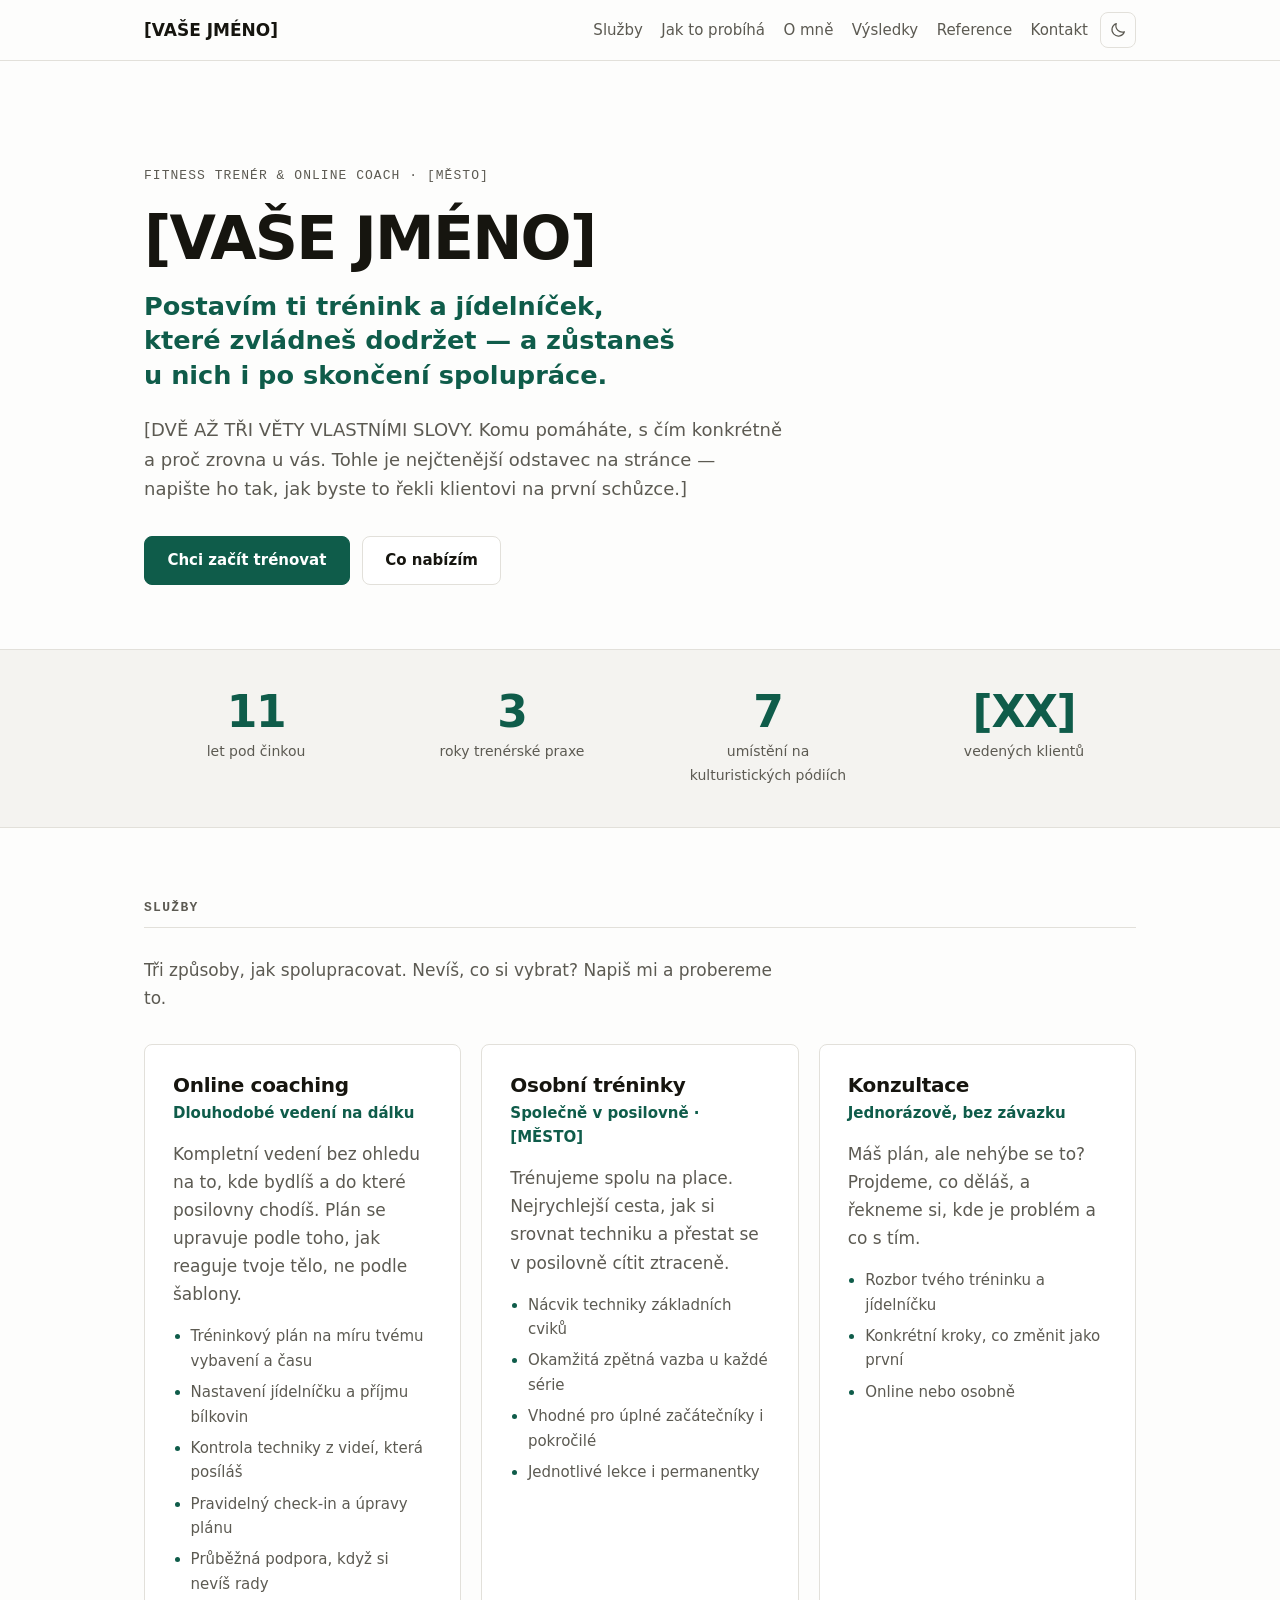
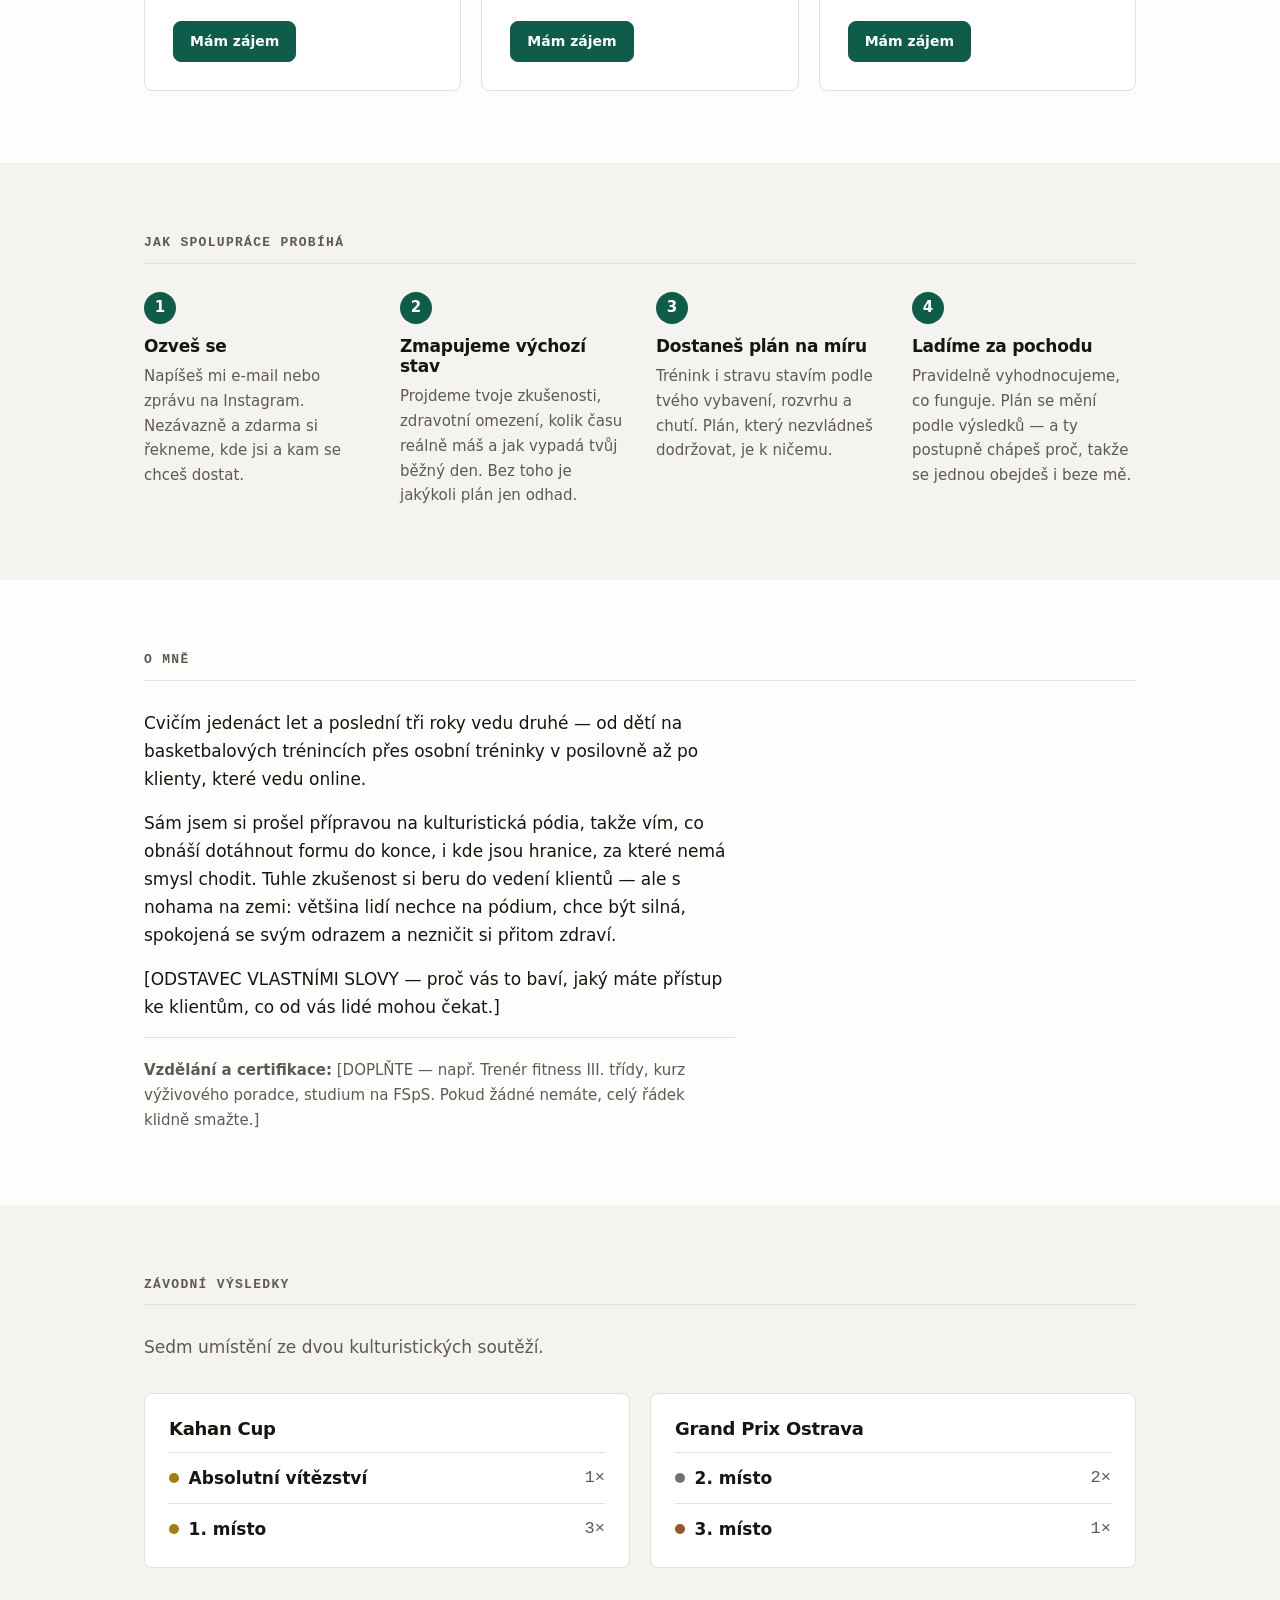
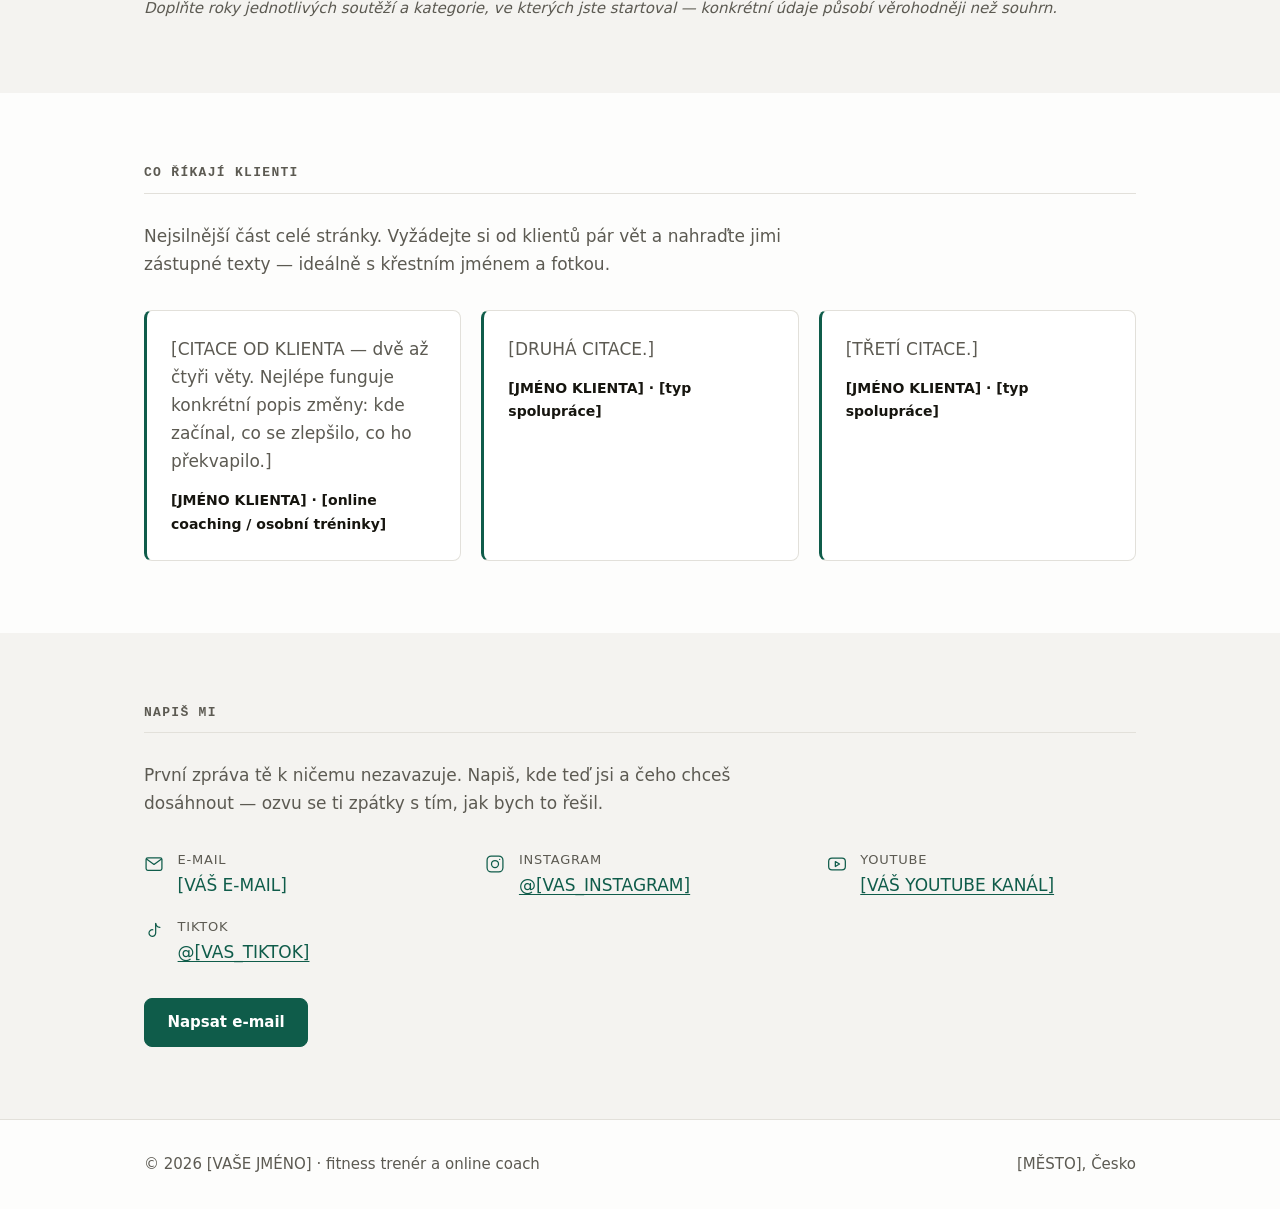
==== commit 0af14645: "Fix competition name: Kahan Cup Co-Authored-By: Claude Opus 5 <noreply@anthropic.com> Claude-Session" ====
--- a/web/index.html
+++ b/web/index.html
@@ -259,7 +259,7 @@
 
       <div class="results">
         <article class="result">
-          <h3 class="result__event">Kahaan Cup</h3>
+          <h3 class="result__event">Kahan Cup</h3>
           <ul class="result__list">
             <li class="result__item result__item--gold">
               <span class="result__place">Absolutní vítězství</span>
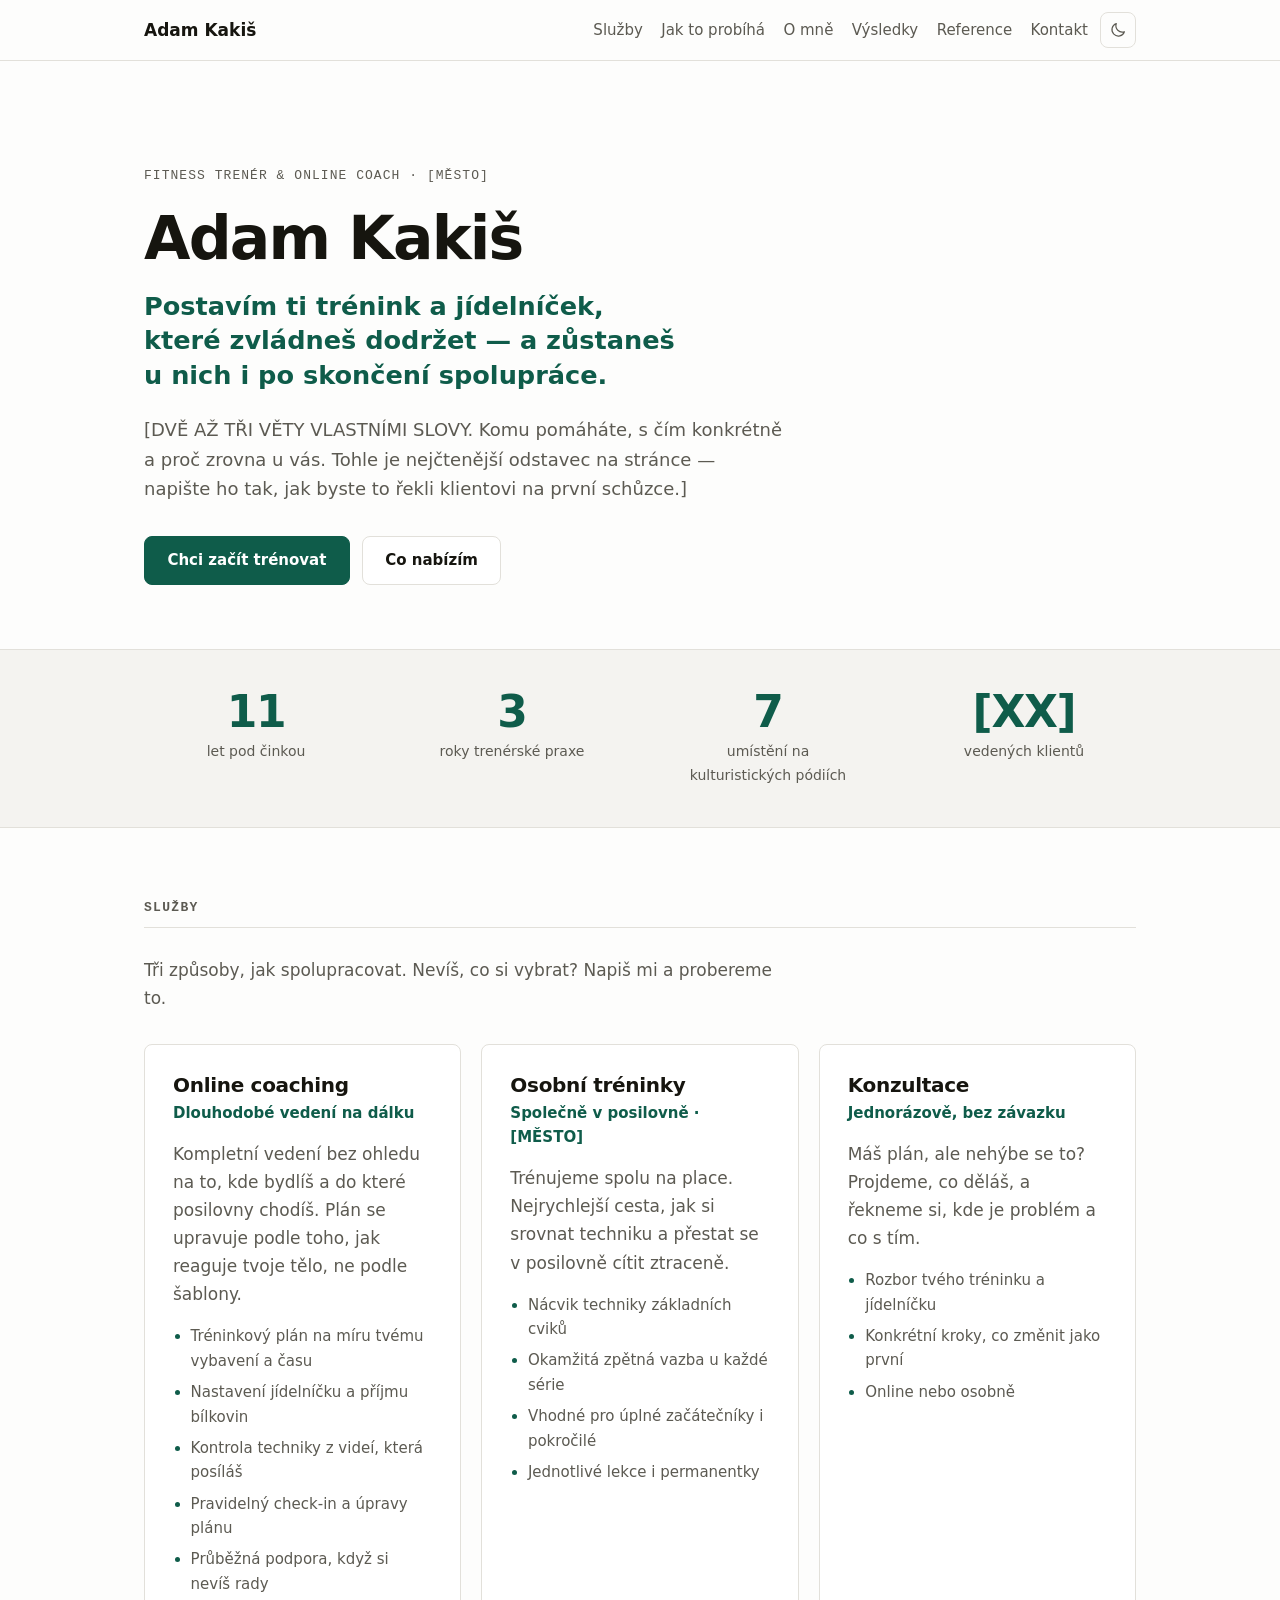
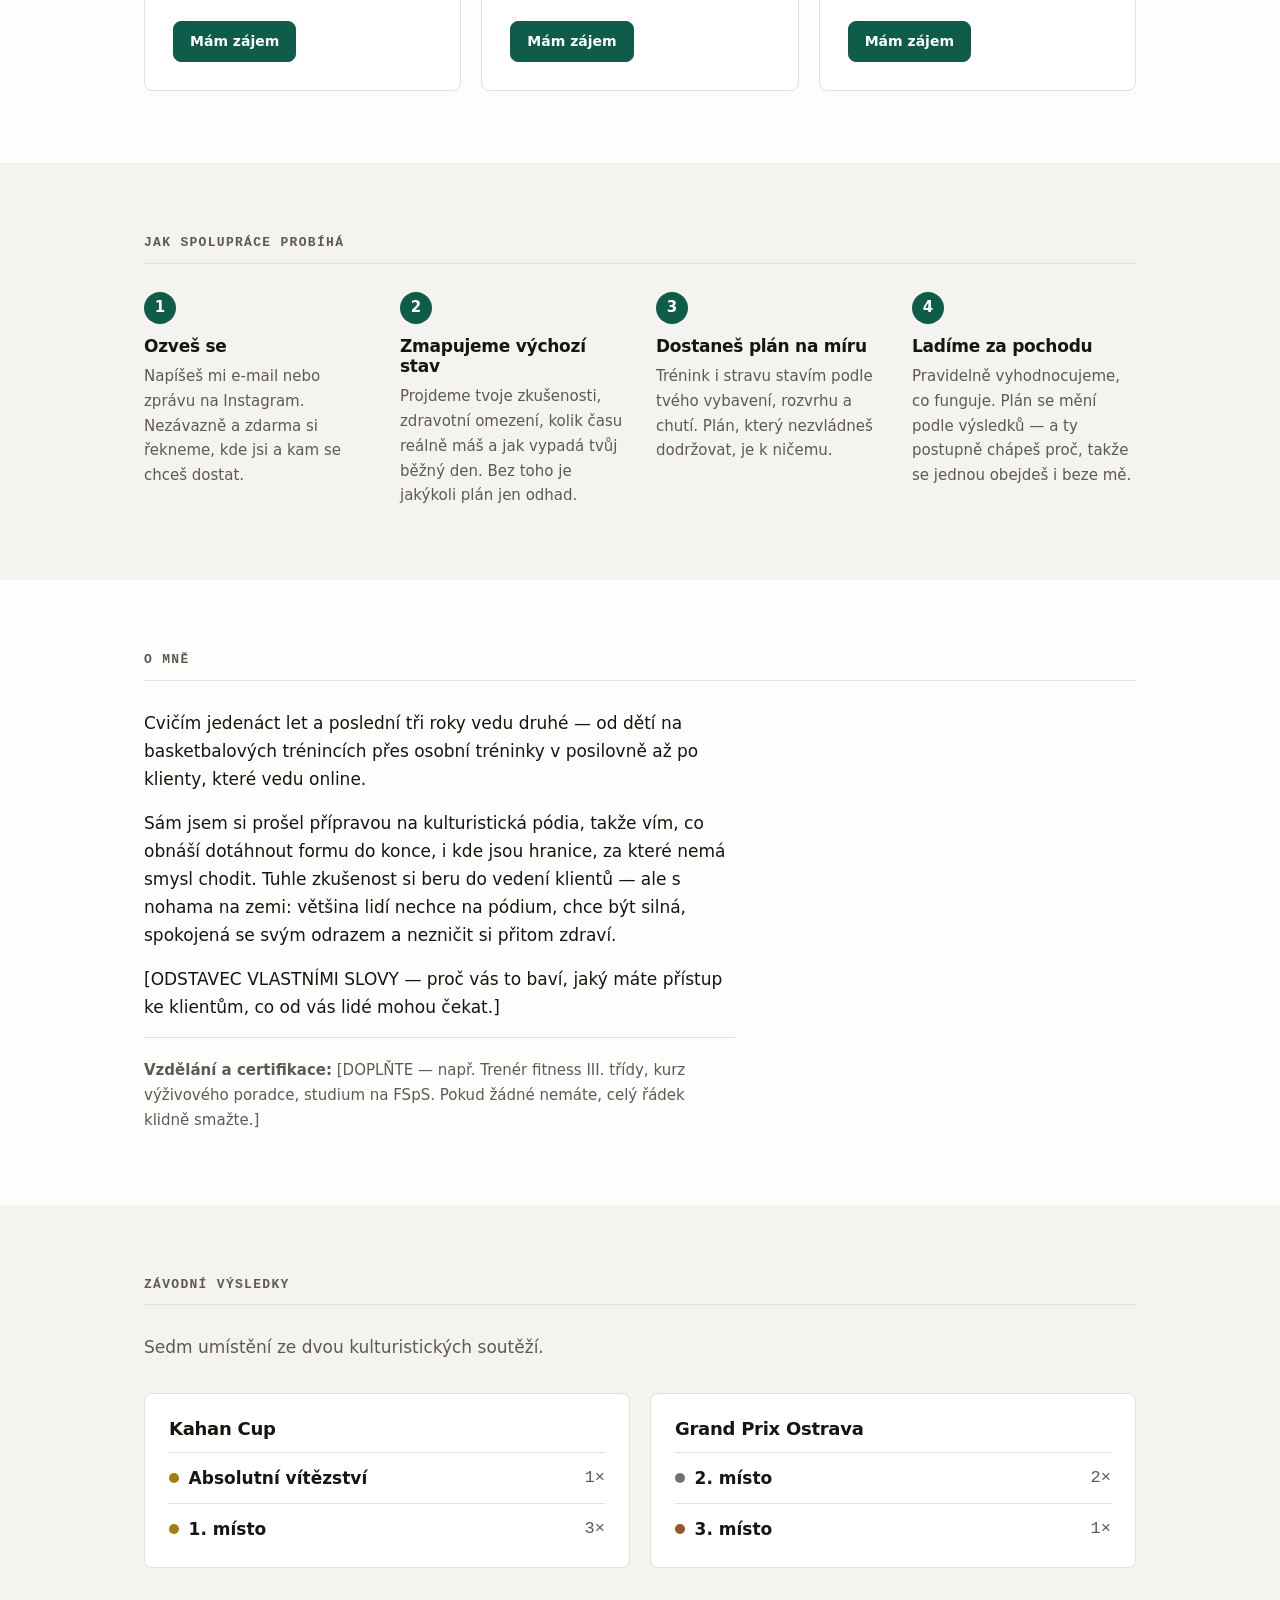
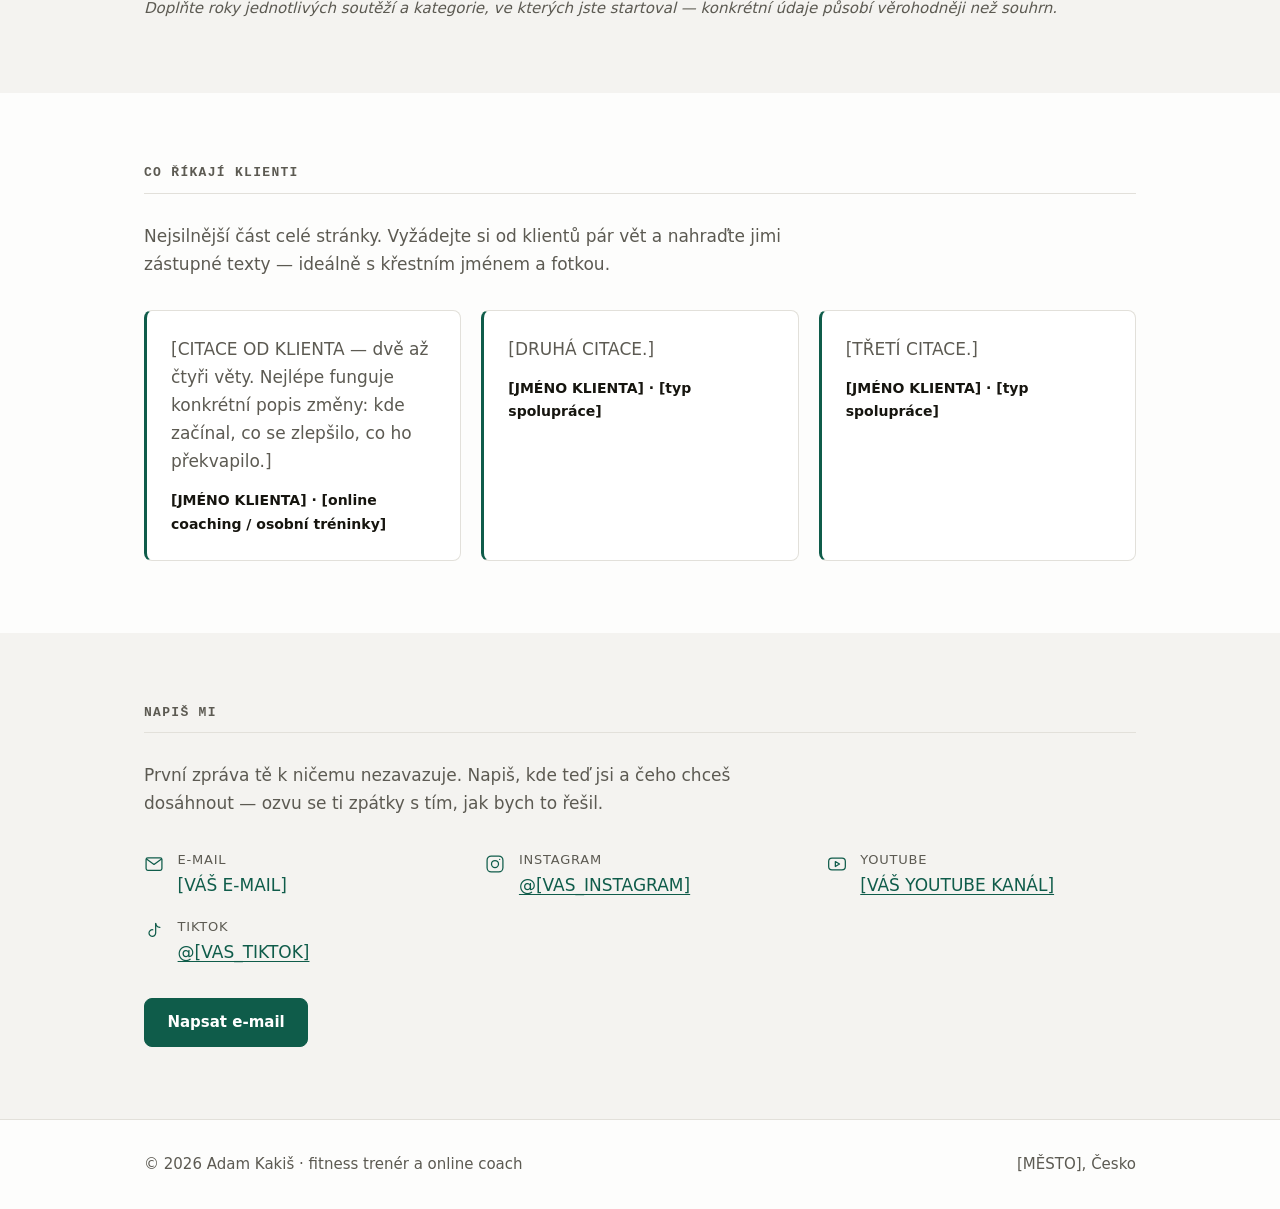
==== commit c8aaba40: "Fill in site owner name: Adam Kakiš Replaces the [VAŠE JMÉNO] placeholder in the title, author and O" ====
--- a/web/index.html
+++ b/web/index.html
@@ -4,13 +4,13 @@
 <meta charset="utf-8">
 <meta name="viewport" content="width=device-width, initial-scale=1">
 
-<title>[VAŠE JMÉNO] — fitness trenér a online coach</title>
+<title>Adam Kakiš — fitness trenér a online coach</title>
 <meta name="description" content="Online coaching a osobní tréninky. 11 let pod činkou, 3 roky trenérské praxe, závodní kulturistika. Vedu klienty k síle a formě, která vydrží.">
-<meta name="author" content="[VAŠE JMÉNO]">
+<meta name="author" content="Adam Kakiš">
 
 <meta property="og:type" content="profile">
 <meta property="og:locale" content="cs_CZ">
-<meta property="og:title" content="[VAŠE JMÉNO] — fitness trenér a online coach">
+<meta property="og:title" content="Adam Kakiš — fitness trenér a online coach">
 <meta property="og:description" content="Online coaching a osobní tréninky. 11 let pod činkou, závodní kulturistika, individuální plány.">
 <meta name="twitter:card" content="summary">
 
@@ -30,7 +30,7 @@
 
 <header class="topbar">
   <nav class="topbar__inner" aria-label="Hlavní navigace">
-    <a class="topbar__brand" href="#uvod">[VAŠE JMÉNO]</a>
+    <a class="topbar__brand" href="#uvod">Adam Kakiš</a>
 
     <button class="topbar__toggle" type="button" aria-expanded="false" aria-controls="menu">
       <span class="topbar__toggle-box" aria-hidden="true"></span>
@@ -65,7 +65,7 @@
   <section class="hero" id="uvod">
     <div class="wrap">
       <p class="hero__eyebrow">Fitness trenér &amp; online coach · [MĚSTO]</p>
-      <h1 class="hero__name">[VAŠE JMÉNO]</h1>
+      <h1 class="hero__name">Adam Kakiš</h1>
       <p class="hero__claim">
         Postavím ti trénink a jídelníček, které zvládneš dodržet —
         a zůstaneš u nich i po skončení spolupráce.
@@ -242,7 +242,7 @@
 
         <!-- Fotku vložte do assets/ a odkomentujte:
         <figure class="about__photo">
-          <img src="assets/foto.jpg" alt="Portrét — [VAŠE JMÉNO]" width="600" height="750">
+          <img src="assets/foto.jpg" alt="Portrét — Adam Kakiš" width="600" height="750">
         </figure>
         -->
       </div>
@@ -397,7 +397,7 @@
 
 <footer class="footer">
   <div class="wrap footer__inner">
-    <p>© <span class="js-year">2026</span> [VAŠE JMÉNO] · fitness trenér a online coach</p>
+    <p>© <span class="js-year">2026</span> Adam Kakiš · fitness trenér a online coach</p>
     <p>[MĚSTO], Česko</p>
   </div>
 </footer>
